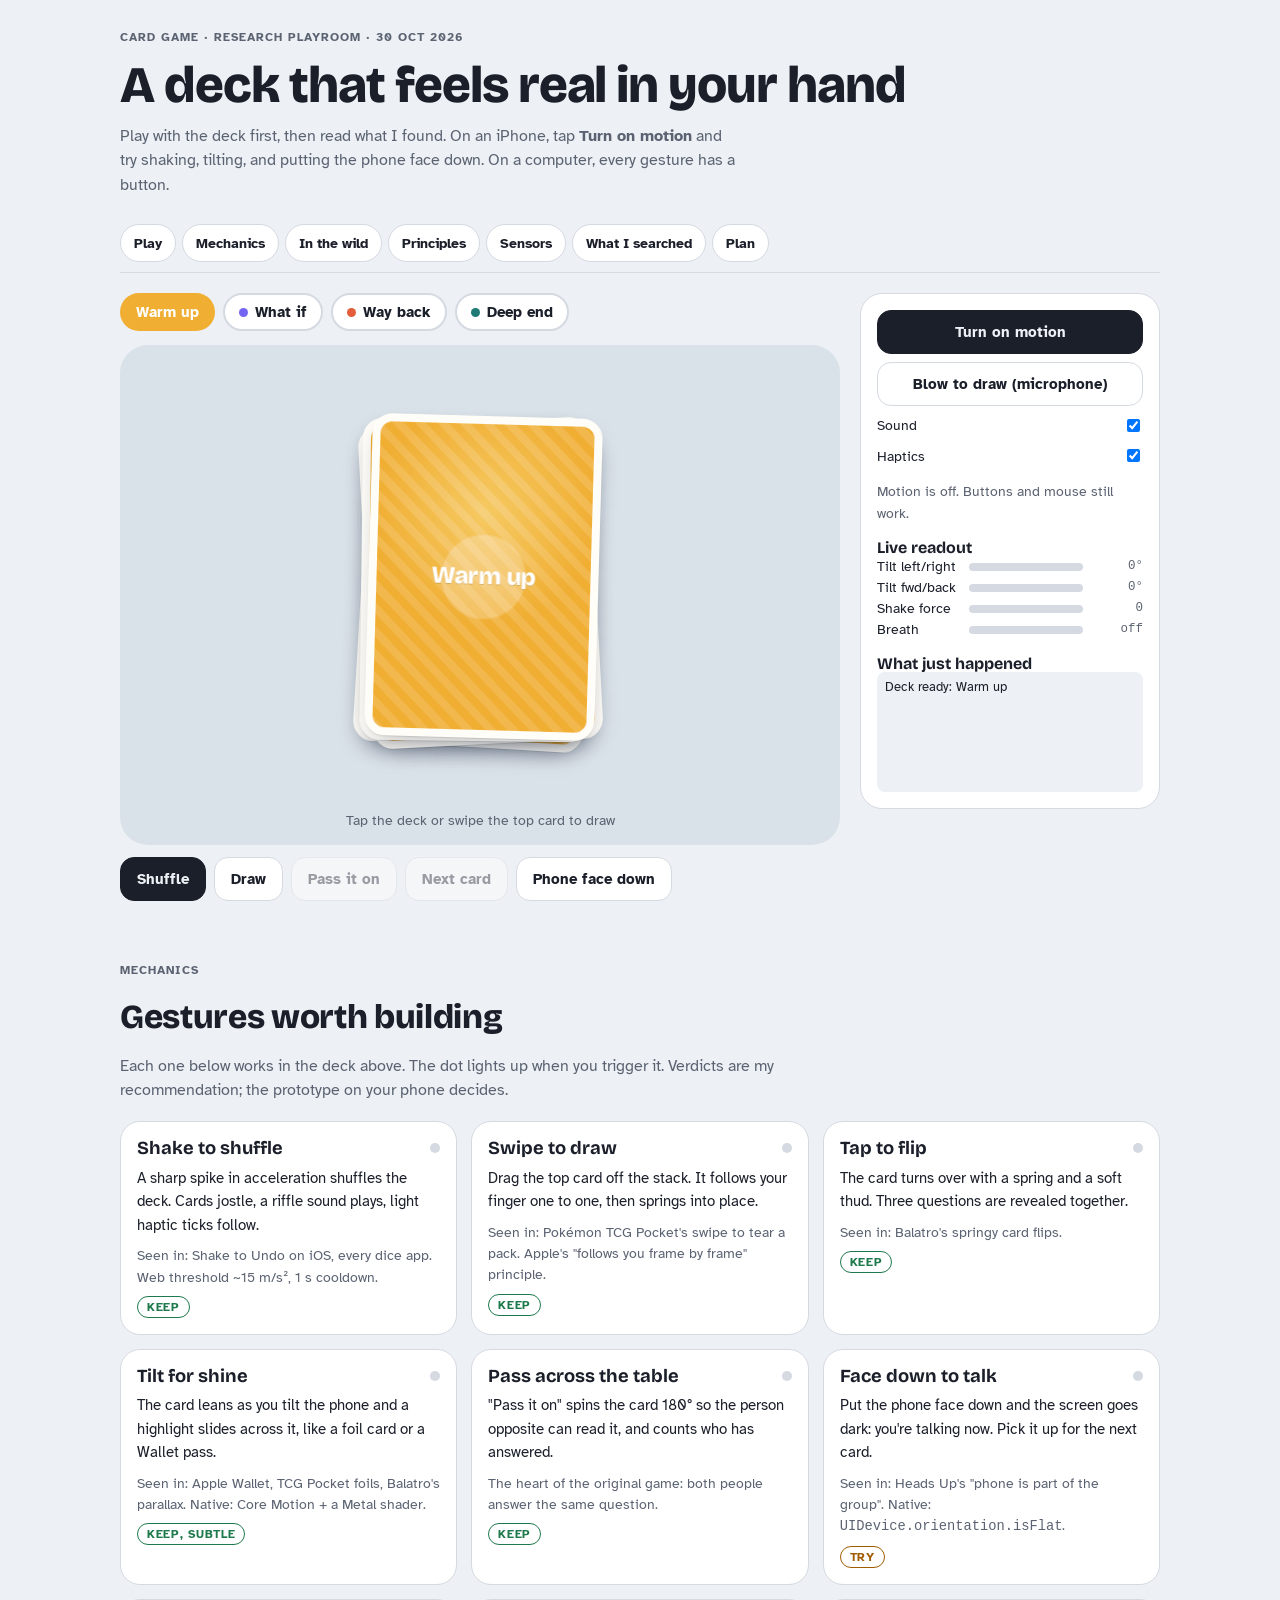
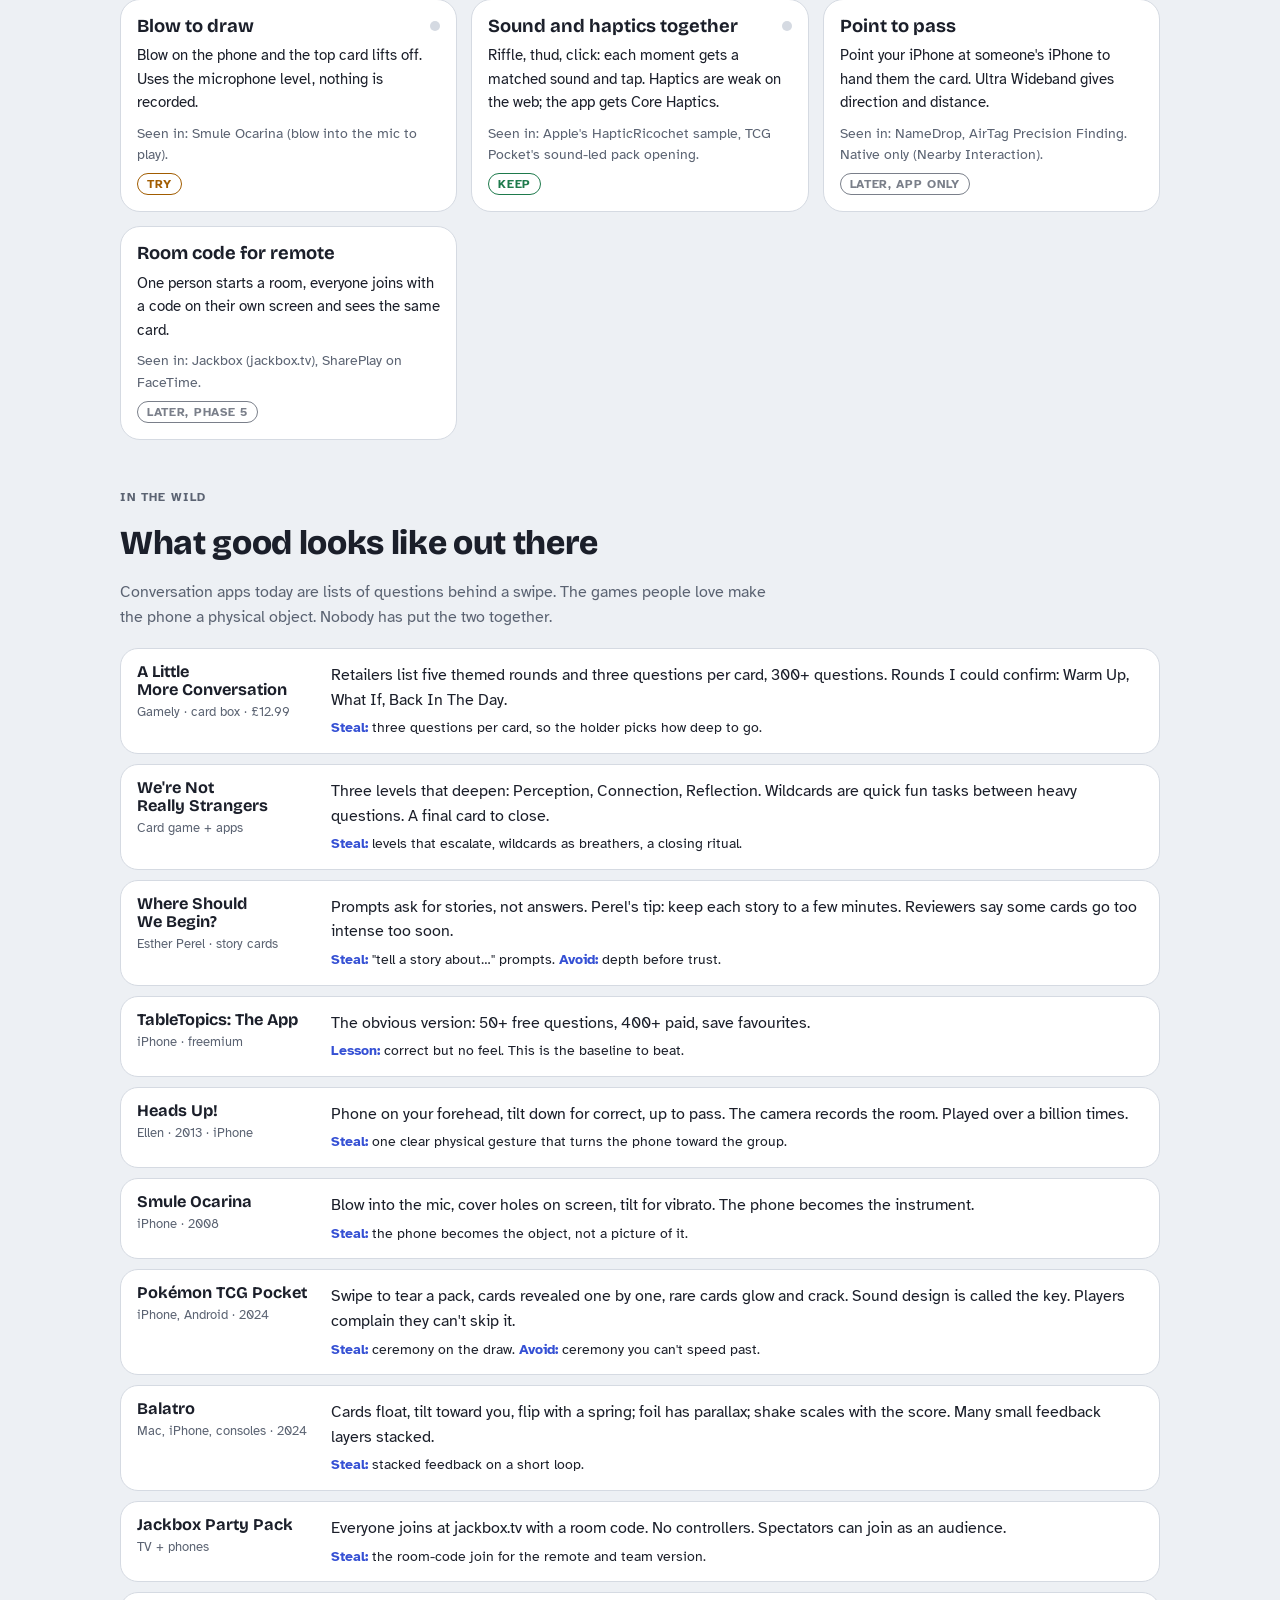
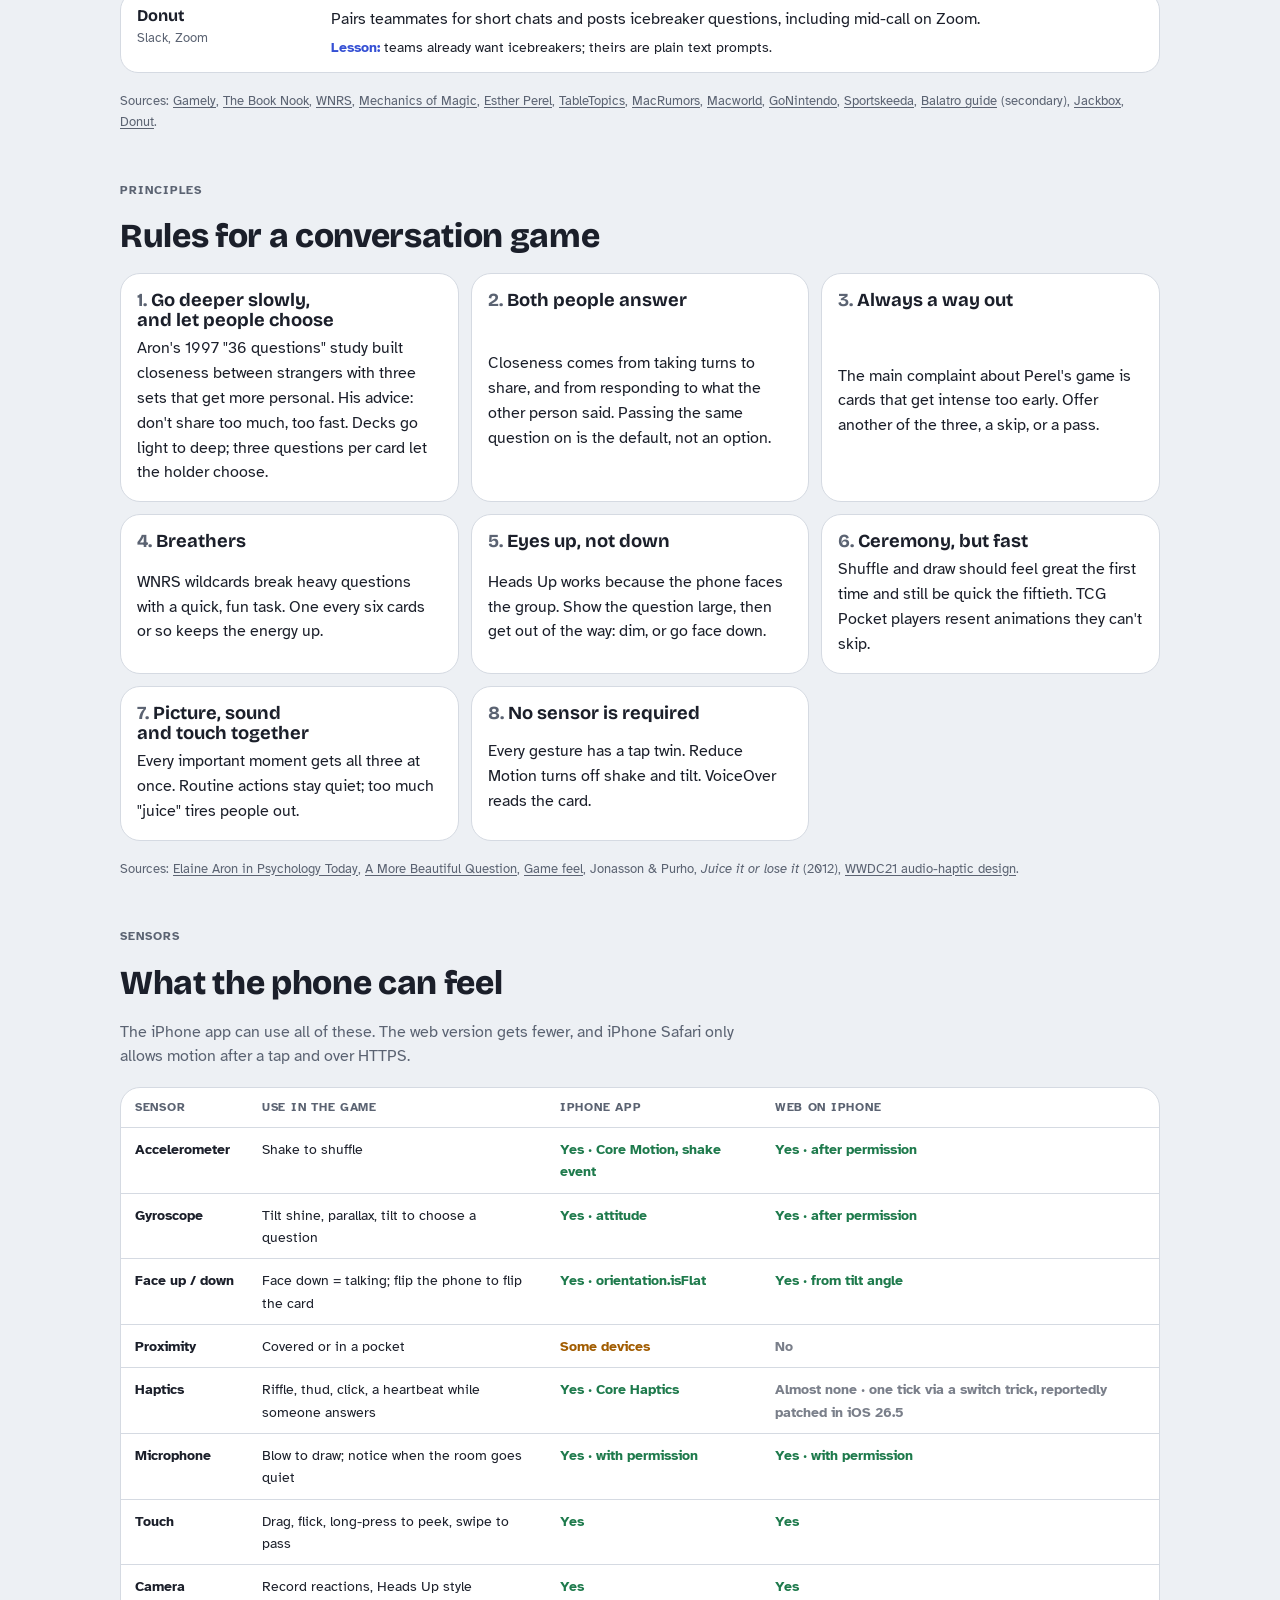
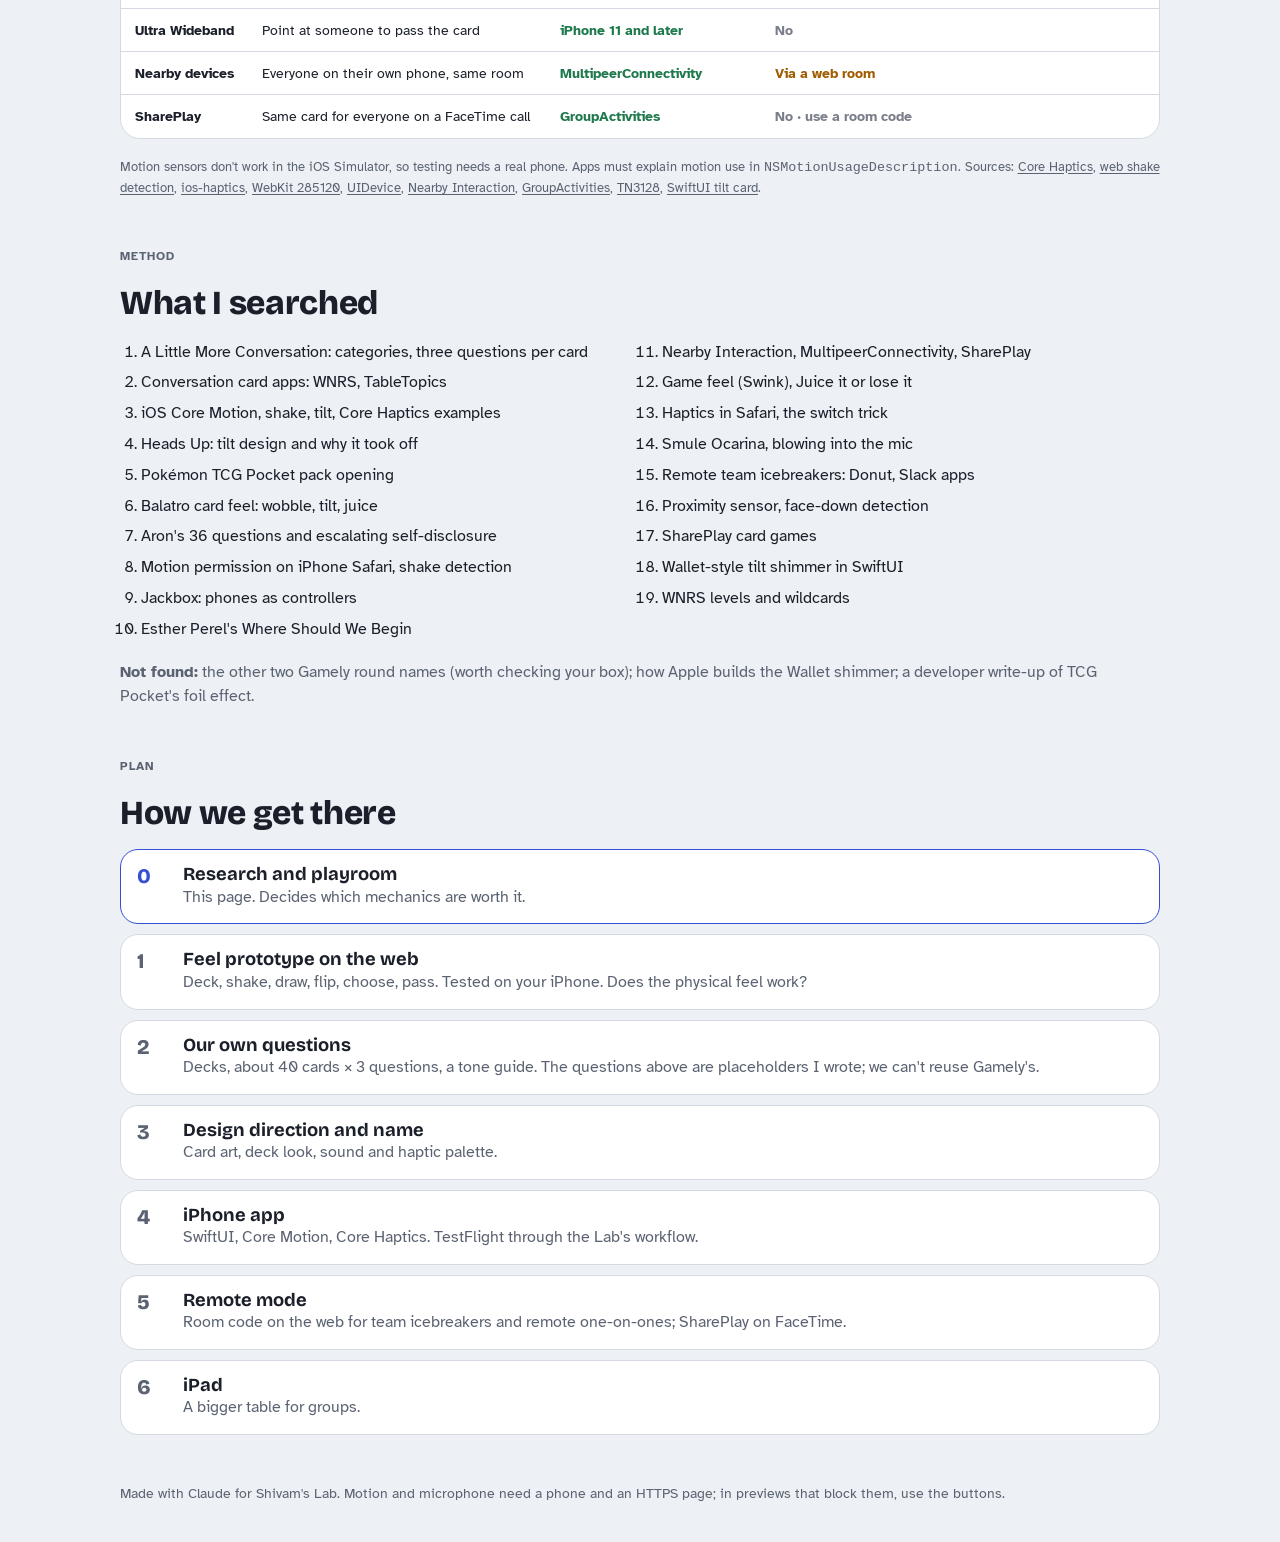
==== card-game/index.html @ c7b33531 "Card Game: research playroom for a conversation deck Live deck to try shake, draw, flip, pass, tilt " ====
<!doctype html>
<html lang="en">
<head>
<meta charset="utf-8">
<meta name="viewport" content="width=device-width,initial-scale=1,viewport-fit=cover">
<title>Card Game Playroom</title>
</head>
<body>
<!--ARTIFACT-START-->
<title>Card Game Playroom</title>
<meta name="claude:viewport-fit-sides" content="cover">
<link rel="preconnect" href="https://fonts.googleapis.com">
<link rel="preconnect" href="https://fonts.gstatic.com" crossorigin>
<link rel="stylesheet" href="https://fonts.googleapis.com/css2?family=Bricolage+Grotesque:opsz,wght@12..96,500;12..96,700;12..96,800&family=Atkinson+Hyperlegible:ital,wght@0,400;0,700;1,400&display=swap">
<style>
/* Layout: a card table first (the live deck), then the research as a field guide: mechanics, apps, principles, sensors, searches, plan. */
:root {
  --bg: #EDF0F4;
  --surface: #FFFFFF;
  --ink: #1B1F2A;
  --muted: #5B6372;
  --line: #D5DAE2;
  --felt: #D9E1E9;
  --accent: #3550D4;
  --card-ink: #1B1F2A;
  --card-paper: #FFFDF8;
  --keep: #1E7A4C; --try: #A15C00; --skip: #7A7F8A;
  --warm: #F0AE33; --whatif: #7466F2; --wayback: #E35D3A; --deep: #1E7A73;
  --display: "Bricolage Grotesque", ui-rounded, "SF Pro Rounded", system-ui, sans-serif;
  --body: "Atkinson Hyperlegible", system-ui, -apple-system, "Segoe UI", sans-serif;
  --mono: ui-monospace, "SF Mono", Menlo, monospace;
  --spring: cubic-bezier(.34, 1.45, .64, 1);
  color-scheme: light;
}
@media (prefers-color-scheme: dark) {
  :root:not([data-theme="light"]) {
    --bg: #11141A; --surface: #1A1F28; --ink: #EDF0F5; --muted: #9CA5B4; --line: #2B3240; --felt: #182029;
    --accent: #93A5FF; --card-paper: #FBF8F1; --keep: #5FD39A; --try: #F2B45A; --skip: #8D94A1;
    color-scheme: dark;
  }
}
:root[data-theme="dark"] {
  --bg: #11141A; --surface: #1A1F28; --ink: #EDF0F5; --muted: #9CA5B4; --line: #2B3240; --felt: #182029;
  --accent: #93A5FF; --card-paper: #FBF8F1; --keep: #5FD39A; --try: #F2B45A; --skip: #8D94A1;
  color-scheme: dark;
}
* { box-sizing: border-box; }
html, body { background: var(--bg); color: var(--ink); }
body {
  margin: 0; font-family: var(--body); font-size: 16px; line-height: 1.55;
  padding-left: max(16px, env(safe-area-inset-left, 0px));
  padding-right: max(16px, env(safe-area-inset-right, 0px));
  -webkit-text-size-adjust: 100%;
}
a { color: var(--accent); text-underline-offset: 2px; }
:focus-visible { outline: 3px solid var(--accent); outline-offset: 2px; border-radius: 6px; }
.wrap { max-width: 1040px; margin: 0 auto; }
h1, h2, h3 { font-family: var(--display); text-wrap: balance; line-height: 1.1; margin: 0; }
h1 { font-size: clamp(2rem, 6vw, 3.2rem); font-weight: 800; letter-spacing: -.02em; }
h2 { font-size: clamp(1.5rem, 4vw, 2.1rem); font-weight: 800; letter-spacing: -.01em; }
h3 { font-size: 1.15rem; font-weight: 700; }
p { margin: 0; }
.muted { color: var(--muted); }
.eyebrow { font-size: .78rem; letter-spacing: .08em; text-transform: uppercase; color: var(--muted); font-weight: 700; }

header.top { padding-block: 28px 8px; display: grid; gap: 10px; }
header.top p { max-width: 62ch; color: var(--muted); }

nav.jump {
  position: sticky; top: env(safe-area-inset-top, 0px); z-index: 5; background: var(--bg);
  display: flex; gap: 6px; overflow-x: auto; padding-block: 10px; margin-top: 8px;
  scrollbar-width: none; border-bottom: 1px solid var(--line);
}
nav.jump::-webkit-scrollbar { display: none; }
nav.jump a {
  flex: none; text-decoration: none; color: var(--ink); font-weight: 700; font-size: .9rem;
  padding: 7px 13px; border-radius: 999px; background: var(--surface); border: 1px solid var(--line);
}
body::before { content: ""; position: fixed; inset: 0 0 auto; height: env(safe-area-inset-top, 0px); z-index: 10; background: var(--bg); }

/* ---------- The table ---------- */
.playroom { display: grid; grid-template-columns: minmax(0, 1fr) 300px; gap: 20px; padding-block: 20px; align-items: start; }
@media (max-width: 820px) { .playroom { grid-template-columns: minmax(0, 1fr); } }

.decks { display: flex; gap: 8px; flex-wrap: wrap; }
.deck-chip {
  font: 700 .92rem var(--body); border: 2px solid transparent; cursor: pointer;
  padding: 8px 14px; border-radius: 999px; color: #fff; background: var(--c);
  transition: transform .25s var(--spring);
}
.deck-chip[aria-pressed="false"] { background: var(--surface); color: var(--ink); border-color: var(--line); }
.deck-chip[aria-pressed="false"]::before { content: ""; display: inline-block; width: 9px; height: 9px; border-radius: 50%; background: var(--c); margin-right: 7px; }
.deck-chip:active { transform: scale(.94); }

.table {
  position: relative; margin-top: 14px; border-radius: 28px; background: var(--felt);
  height: 500px; overflow: hidden; touch-action: none; user-select: none; -webkit-user-select: none;
  perspective: 1100px;
}
.table-hint { position: absolute; left: 0; right: 0; bottom: 14px; text-align: center; font-size: .9rem; color: var(--muted); pointer-events: none; padding-inline: 16px; }

.card {
  --x: 0px; --y: 0px; --r: 0deg; --s: 1;
  position: absolute; left: 50%; top: 50%; width: 230px; height: 322px; margin: -170px 0 0 -115px;
  transform: translate(var(--x), var(--y)) rotate(var(--r)) scale(var(--s));
  transition: transform .55s var(--spring), opacity .3s;
  transform-style: preserve-3d; cursor: grab;
}
.card.dragging { transition: none; cursor: grabbing; }
.tilt { position: absolute; inset: 0; transform-style: preserve-3d; transition: transform .12s linear;
  transform: rotateX(var(--tx, 0deg)) rotateY(var(--ty, 0deg)); }
.flip { position: absolute; inset: 0; transform-style: preserve-3d; transition: transform .7s var(--spring); }
.card.up .flip { transform: rotateY(180deg); }
.face {
  position: absolute; inset: 0; border-radius: 20px; backface-visibility: hidden; -webkit-backface-visibility: hidden;
  box-shadow: 0 1px 0 rgba(0,0,0,.08), 0 10px 24px -10px rgba(10,20,40,.35); overflow: hidden;
}
.back {
  background: var(--c);
  background-image:
    radial-gradient(circle at 50% 50%, rgba(255,255,255,.22) 0 22%, transparent 23%),
    repeating-linear-gradient(45deg, rgba(255,255,255,.13) 0 8px, transparent 8px 16px);
  display: grid; place-items: center; color: #fff; border: 8px solid var(--card-paper);
}
.back span { font-family: var(--display); font-weight: 800; font-size: 1.5rem; letter-spacing: -.01em; text-shadow: 0 1px 0 rgba(0,0,0,.15); }
.front {
  transform: rotateY(180deg); background: var(--card-paper); color: var(--card-ink);
  display: flex; flex-direction: column; padding: 14px 14px 12px; gap: 8px; border-top: 10px solid var(--c);
}
.front .tag { font: 700 .72rem var(--body); letter-spacing: .08em; text-transform: uppercase; color: var(--c); filter: brightness(.8); }
.q {
  all: unset; box-sizing: border-box; cursor: pointer; display: block; padding: 8px 10px; border-radius: 12px;
  font: 700 .95rem/1.25 var(--display); color: var(--card-ink); background: rgba(20,30,50,.05);
  transition: opacity .3s, transform .4s var(--spring), background .2s;
}
.q:focus-visible { outline: 3px solid var(--c); }
.q:hover { background: rgba(20,30,50,.09); }
.front.picked .q { opacity: .18; transform: scale(.96); }
.front.picked .q.on { opacity: 1; transform: scale(1.04); background: color-mix(in srgb, var(--c) 18%, transparent); }
.front .turns { margin-top: auto; font: 400 .78rem var(--body); color: #5B6372; display: flex; justify-content: space-between; }
.sheen { position: absolute; inset: 0; border-radius: 20px; pointer-events: none; mix-blend-mode: soft-light;
  background: radial-gradient(circle at var(--gx, 50%) var(--gy, 30%), rgba(255,255,255,.75), transparent 45%); opacity: .0; transition: opacity .3s; }
.card.top .sheen, .card.drawn .sheen { opacity: 1; }

.talking {
  position: absolute; inset: 0; background: #0B0D12; color: #E9ECF2; display: grid; place-items: center; text-align: center;
  padding: 24px; border-radius: 28px; z-index: 50;
}
.talking p { max-width: 26ch; font: 700 1.25rem/1.3 var(--display); }
.talking small { display: block; margin-top: 10px; font: 400 .9rem var(--body); color: #9CA5B4; }

.controls { display: flex; flex-wrap: wrap; gap: 8px; margin-top: 12px; }
.btn {
  font: 700 .95rem var(--body); padding: 10px 16px; border-radius: 14px; cursor: pointer;
  background: var(--surface); color: var(--ink); border: 1px solid var(--line); min-height: 44px;
  transition: transform .2s var(--spring);
}
.btn:active { transform: scale(.95); }
.btn.primary { background: var(--ink); color: var(--bg); border-color: var(--ink); }
.btn[disabled] { opacity: .4; cursor: default; }

/* Sensor panel */
.panel { background: var(--surface); border: 1px solid var(--line); border-radius: 22px; padding: 16px; display: grid; gap: 14px; }
.panel h3 { font-size: 1rem; }
.status { font-size: .88rem; color: var(--muted); }
.status b { color: var(--ink); }
.meter { display: grid; grid-template-columns: 84px 1fr 52px; gap: 8px; align-items: center; font-size: .85rem; }
.bar { position: relative; height: 8px; border-radius: 4px; background: var(--line); overflow: hidden; }
.bar i { position: absolute; top: 0; bottom: 0; left: 50%; width: 0; background: var(--accent); border-radius: 4px; transition: all .08s linear; }
.bar.from0 i { left: 0; }
.num { font-family: var(--mono); font-size: .78rem; text-align: right; font-variant-numeric: tabular-nums; color: var(--muted); }
.log { list-style: none; margin: 0; padding: 0; display: grid; gap: 4px; font-size: .84rem; min-height: 120px; }
.log li { padding: 5px 8px; border-radius: 8px; background: var(--bg); }
.log li:first-child { animation: pop .4s var(--spring); }
@keyframes pop { from { transform: scale(.9); opacity: 0; } }
.toggles { display: grid; gap: 8px; }
.toggle { display: flex; align-items: center; justify-content: space-between; gap: 10px; font-size: .9rem; }

/* ---------- Field guide ---------- */
section.guide { padding-block: 40px 8px; display: grid; gap: 18px; scroll-margin-top: 64px; }
section.guide > p.lede { max-width: 66ch; color: var(--muted); }
.grid { display: grid; grid-template-columns: repeat(auto-fill, minmax(min(100%, 300px), 1fr)); gap: 14px; }
.tile { background: var(--surface); border: 1px solid var(--line); border-radius: 20px; padding: 16px; display: flex; flex-direction: column; gap: 8px; min-width: 0; }
.tile p { font-size: .95rem; }
.tile .from { font-size: .86rem; color: var(--muted); }
.tile-head { display: flex; justify-content: space-between; align-items: center; gap: 10px; }
.verdict { font: 700 .72rem var(--body); letter-spacing: .06em; text-transform: uppercase; padding: 3px 9px; border-radius: 999px; border: 1.5px solid currentColor; flex: none; }
.v-keep { color: var(--keep); } .v-try { color: var(--try); } .v-later { color: var(--skip); }
.lit { width: 10px; height: 10px; border-radius: 50%; background: var(--line); flex: none; transition: background .2s, box-shadow .2s; }
.lit.on { background: var(--keep); box-shadow: 0 0 0 4px color-mix(in srgb, var(--keep) 25%, transparent); }
.tile .how { font-size: .86rem; background: var(--bg); border-radius: 10px; padding: 8px 10px; }

.principles { counter-reset: p; display: grid; gap: 12px; grid-template-columns: repeat(auto-fill, minmax(min(100%, 320px), 1fr)); list-style: none; margin: 0; padding: 0; }
.principles li { background: var(--surface); border: 1px solid var(--line); border-radius: 20px; padding: 16px; display: grid; gap: 6px; }
.principles li h3::before { counter-increment: p; content: counter(p) ". "; color: var(--muted); }

.tablewrap { overflow-x: auto; background: var(--surface); border: 1px solid var(--line); border-radius: 20px; }
table { border-collapse: collapse; width: 100%; min-width: 720px; font-size: .9rem; }
th, td { text-align: left; padding: 10px 14px; border-bottom: 1px solid var(--line); vertical-align: top; }
th { font-size: .76rem; letter-spacing: .06em; text-transform: uppercase; color: var(--muted); }
tr:last-child td { border-bottom: 0; }
td:first-child { font-weight: 700; white-space: nowrap; }
.yes { color: var(--keep); font-weight: 700; } .no { color: var(--skip); font-weight: 700; } .some { color: var(--try); font-weight: 700; }

.apps { display: grid; gap: 10px; }
.app { display: grid; grid-template-columns: 180px minmax(0, 1fr); gap: 14px; padding: 14px 16px; background: var(--surface); border: 1px solid var(--line); border-radius: 18px; }
@media (max-width: 620px) { .app { grid-template-columns: minmax(0, 1fr); gap: 4px; } }
.app h3 { font-size: 1.02rem; }
.app .kind { font-size: .8rem; color: var(--muted); }
.app .steal { font-size: .9rem; margin-top: 4px; }
.app .steal b { color: var(--accent); }

.searches { columns: 2 280px; gap: 24px; padding-left: 1.3em; margin: 0; }
.searches li { break-inside: avoid; margin-bottom: 6px; }
.phases { display: grid; gap: 10px; }
.phase { display: grid; grid-template-columns: 34px minmax(0, 1fr); gap: 12px; padding: 14px 16px; background: var(--surface); border: 1px solid var(--line); border-radius: 18px; }
.phase .n { font: 800 1.3rem var(--display); color: var(--muted); }
.phase.now { border-color: var(--accent); }
.phase.now .n { color: var(--accent); }
footer { padding-block: 40px; color: var(--muted); font-size: .88rem; }
.sources { font-size: .84rem; color: var(--muted); }
.sources a { color: var(--muted); }

@media (prefers-reduced-motion: reduce) {
  .card, .flip, .tilt, .deck-chip, .btn, .q { transition-duration: .01s !important; }
  .log li:first-child { animation: none; }
}
</style>

<div class="wrap">
  <header class="top">
    <span class="eyebrow">Card game · research playroom · 30 Oct 2026</span>
    <h1>A deck that feels real in your hand</h1>
    <p>Play with the deck first, then read what I found. On an iPhone, tap <b>Turn on motion</b> and try shaking, tilting, and putting the phone face down. On a computer, every gesture has a button.</p>
  </header>

  <nav class="jump" aria-label="Sections">
    <a href="#play">Play</a>
    <a href="#mechanics">Mechanics</a>
    <a href="#wild">In the wild</a>
    <a href="#principles">Principles</a>
    <a href="#sensors">Sensors</a>
    <a href="#searched">What I searched</a>
    <a href="#plan">Plan</a>
  </nav>

  <!-- ===== PLAY ===== -->
  <section class="playroom" id="play">
    <div style="min-width:0">
      <div class="decks" role="group" aria-label="Decks" id="decks"></div>
      <div class="table" id="table" aria-label="Card table">
        <div class="table-hint" id="hint">Tap the deck or swipe the top card to draw</div>
      </div>
      <div class="controls">
        <button class="btn primary" id="bShuffle">Shuffle</button>
        <button class="btn" id="bDraw">Draw</button>
        <button class="btn" id="bPass" disabled>Pass it on</button>
        <button class="btn" id="bNext" disabled>Next card</button>
        <button class="btn" id="bTalk">Phone face down</button>
      </div>
    </div>

    <aside class="panel" aria-label="Sensors">
      <div class="toggles">
        <button class="btn primary" id="bMotion">Turn on motion</button>
        <button class="btn" id="bMic">Blow to draw (microphone)</button>
        <div class="toggle"><label for="tSound">Sound</label><input type="checkbox" id="tSound" checked></div>
        <div class="toggle"><label for="tHaptic">Haptics</label><input type="checkbox" id="tHaptic" checked></div>
      </div>
      <p class="status" id="status">Motion is off. Buttons and mouse still work.</p>
      <div>
        <h3>Live readout</h3>
        <div class="meter"><span>Tilt left/right</span><div class="bar"><i id="mGamma"></i></div><span class="num" id="nGamma">0°</span></div>
        <div class="meter"><span>Tilt fwd/back</span><div class="bar"><i id="mBeta"></i></div><span class="num" id="nBeta">0°</span></div>
        <div class="meter"><span>Shake force</span><div class="bar from0"><i id="mShake"></i></div><span class="num" id="nShake">0</span></div>
        <div class="meter"><span>Breath</span><div class="bar from0"><i id="mMic"></i></div><span class="num" id="nMic">off</span></div>
      </div>
      <div>
        <h3>What just happened</h3>
        <ul class="log" id="log" aria-live="polite"></ul>
      </div>
    </aside>
  </section>

  <!-- ===== MECHANICS ===== -->
  <section class="guide" id="mechanics">
    <span class="eyebrow">Mechanics</span>
    <h2>Gestures worth building</h2>
    <p class="lede">Each one below works in the deck above. The dot lights up when you trigger it. Verdicts are my recommendation; the prototype on your phone decides.</p>
    <div class="grid">
      <article class="tile"><div class="tile-head"><h3>Shake to shuffle</h3><span class="lit" data-lit="shake"></span></div>
        <p>A sharp spike in acceleration shuffles the deck. Cards jostle, a riffle sound plays, light haptic ticks follow.</p>
        <p class="from">Seen in: Shake to Undo on iOS, every dice app. Web threshold ~15 m/s², 1 s cooldown.</p>
        <span class="verdict v-keep" style="align-self:flex-start">Keep</span></article>
      <article class="tile"><div class="tile-head"><h3>Swipe to draw</h3><span class="lit" data-lit="swipe"></span></div>
        <p>Drag the top card off the stack. It follows your finger one to one, then springs into place.</p>
        <p class="from">Seen in: Pokémon TCG Pocket's swipe to tear a pack. Apple's "follows you frame by frame" principle.</p>
        <span class="verdict v-keep" style="align-self:flex-start">Keep</span></article>
      <article class="tile"><div class="tile-head"><h3>Tap to flip</h3><span class="lit" data-lit="flip"></span></div>
        <p>The card turns over with a spring and a soft thud. Three questions are revealed together.</p>
        <p class="from">Seen in: Balatro's springy card flips.</p>
        <span class="verdict v-keep" style="align-self:flex-start">Keep</span></article>
      <article class="tile"><div class="tile-head"><h3>Tilt for shine</h3><span class="lit" data-lit="tilt"></span></div>
        <p>The card leans as you tilt the phone and a highlight slides across it, like a foil card or a Wallet pass.</p>
        <p class="from">Seen in: Apple Wallet, TCG Pocket foils, Balatro's parallax. Native: Core Motion + a Metal shader.</p>
        <span class="verdict v-keep" style="align-self:flex-start">Keep, subtle</span></article>
      <article class="tile"><div class="tile-head"><h3>Pass across the table</h3><span class="lit" data-lit="pass"></span></div>
        <p>"Pass it on" spins the card 180° so the person opposite can read it, and counts who has answered.</p>
        <p class="from">The heart of the original game: both people answer the same question.</p>
        <span class="verdict v-keep" style="align-self:flex-start">Keep</span></article>
      <article class="tile"><div class="tile-head"><h3>Face down to talk</h3><span class="lit" data-lit="facedown"></span></div>
        <p>Put the phone face down and the screen goes dark: you're talking now. Pick it up for the next card.</p>
        <p class="from">Seen in: Heads Up's "phone is part of the group". Native: <code>UIDevice.orientation.isFlat</code>.</p>
        <span class="verdict v-try" style="align-self:flex-start">Try</span></article>
      <article class="tile"><div class="tile-head"><h3>Blow to draw</h3><span class="lit" data-lit="blow"></span></div>
        <p>Blow on the phone and the top card lifts off. Uses the microphone level, nothing is recorded.</p>
        <p class="from">Seen in: Smule Ocarina (blow into the mic to play).</p>
        <span class="verdict v-try" style="align-self:flex-start">Try</span></article>
      <article class="tile"><div class="tile-head"><h3>Sound and haptics together</h3><span class="lit" data-lit="haptic"></span></div>
        <p>Riffle, thud, click: each moment gets a matched sound and tap. Haptics are weak on the web; the app gets Core Haptics.</p>
        <p class="from">Seen in: Apple's HapticRicochet sample, TCG Pocket's sound-led pack opening.</p>
        <span class="verdict v-keep" style="align-self:flex-start">Keep</span></article>
      <article class="tile"><div class="tile-head"><h3>Point to pass</h3></div>
        <p>Point your iPhone at someone's iPhone to hand them the card. Ultra Wideband gives direction and distance.</p>
        <p class="from">Seen in: NameDrop, AirTag Precision Finding. Native only (Nearby Interaction).</p>
        <span class="verdict v-later" style="align-self:flex-start">Later, app only</span></article>
      <article class="tile"><div class="tile-head"><h3>Room code for remote</h3></div>
        <p>One person starts a room, everyone joins with a code on their own screen and sees the same card.</p>
        <p class="from">Seen in: Jackbox (jackbox.tv), SharePlay on FaceTime.</p>
        <span class="verdict v-later" style="align-self:flex-start">Later, phase 5</span></article>
    </div>
  </section>

  <!-- ===== IN THE WILD ===== -->
  <section class="guide" id="wild">
    <span class="eyebrow">In the wild</span>
    <h2>What good looks like out there</h2>
    <p class="lede">Conversation apps today are lists of questions behind a swipe. The games people love make the phone a physical object. Nobody has put the two together.</p>
    <div class="apps">
      <div class="app"><div><h3>A Little More Conversation</h3><span class="kind">Gamely · card box · £12.99</span></div>
        <div><p>Retailers list five themed rounds and three questions per card, 300+ questions. Rounds I could confirm: Warm Up, What If, Back In The Day.</p>
        <p class="steal"><b>Steal:</b> three questions per card, so the holder picks how deep to go.</p></div></div>
      <div class="app"><div><h3>We're Not Really Strangers</h3><span class="kind">Card game + apps</span></div>
        <div><p>Three levels that deepen: Perception, Connection, Reflection. Wildcards are quick fun tasks between heavy questions. A final card to close.</p>
        <p class="steal"><b>Steal:</b> levels that escalate, wildcards as breathers, a closing ritual.</p></div></div>
      <div class="app"><div><h3>Where Should We Begin?</h3><span class="kind">Esther Perel · story cards</span></div>
        <div><p>Prompts ask for stories, not answers. Perel's tip: keep each story to a few minutes. Reviewers say some cards go too intense too soon.</p>
        <p class="steal"><b>Steal:</b> "tell a story about…" prompts. <b>Avoid:</b> depth before trust.</p></div></div>
      <div class="app"><div><h3>TableTopics: The App</h3><span class="kind">iPhone · freemium</span></div>
        <div><p>The obvious version: 50+ free questions, 400+ paid, save favourites.</p>
        <p class="steal"><b>Lesson:</b> correct but no feel. This is the baseline to beat.</p></div></div>
      <div class="app"><div><h3>Heads Up!</h3><span class="kind">Ellen · 2013 · iPhone</span></div>
        <div><p>Phone on your forehead, tilt down for correct, up to pass. The camera records the room. Played over a billion times.</p>
        <p class="steal"><b>Steal:</b> one clear physical gesture that turns the phone toward the group.</p></div></div>
      <div class="app"><div><h3>Smule Ocarina</h3><span class="kind">iPhone · 2008</span></div>
        <div><p>Blow into the mic, cover holes on screen, tilt for vibrato. The phone becomes the instrument.</p>
        <p class="steal"><b>Steal:</b> the phone becomes the object, not a picture of it.</p></div></div>
      <div class="app"><div><h3>Pokémon TCG Pocket</h3><span class="kind">iPhone, Android · 2024</span></div>
        <div><p>Swipe to tear a pack, cards revealed one by one, rare cards glow and crack. Sound design is called the key. Players complain they can't skip it.</p>
        <p class="steal"><b>Steal:</b> ceremony on the draw. <b>Avoid:</b> ceremony you can't speed past.</p></div></div>
      <div class="app"><div><h3>Balatro</h3><span class="kind">Mac, iPhone, consoles · 2024</span></div>
        <div><p>Cards float, tilt toward you, flip with a spring; foil has parallax; shake scales with the score. Many small feedback layers stacked.</p>
        <p class="steal"><b>Steal:</b> stacked feedback on a short loop.</p></div></div>
      <div class="app"><div><h3>Jackbox Party Pack</h3><span class="kind">TV + phones</span></div>
        <div><p>Everyone joins at jackbox.tv with a room code. No controllers. Spectators can join as an audience.</p>
        <p class="steal"><b>Steal:</b> the room-code join for the remote and team version.</p></div></div>
      <div class="app"><div><h3>Donut</h3><span class="kind">Slack, Zoom</span></div>
        <div><p>Pairs teammates for short chats and posts icebreaker questions, including mid-call on Zoom.</p>
        <p class="steal"><b>Lesson:</b> teams already want icebreakers; theirs are plain text prompts.</p></div></div>
    </div>
    <p class="sources">Sources: <a href="https://gamelygames.com/products/a-little-more-conversation">Gamely</a>, <a href="https://booknookuk.com/product/gamely-a-little-more-conversation/">The Book Nook</a>, <a href="https://werenotreallystrangers.com/pages/core-landing-page">WNRS</a>, <a href="https://mechanicsofmagic.com/?p=719">Mechanics of Magic</a>, <a href="https://estherperel.com/how-to-play-where-should-we-begin">Esther Perel</a>, <a href="https://apps.apple.com/us/app/id1454481833">TableTopics</a>, <a href="https://www.macrumors.com/2013/05/02/new-party-game-heads-up-featured-on-the-ellen-show/">MacRumors</a>, <a href="https://www.macworld.com/article/193669/ocarinaiphone.html">Macworld</a>, <a href="https://gonintendo.com/contents/40485-pokemon-trading-card-game-pocket-dev-on-why-sound-design-is-key-to-a-satisfying">GoNintendo</a>, <a href="https://www.sportskeeda.com/pokemon/are-pokemon-tcg-pocket-animations-long">Sportskeeda</a>, <a href="https://blakecrosley.com/guides/design/balatro">Balatro guide</a> (secondary), <a href="https://apps.apple.com/us/app/-/id971879034">Jackbox</a>, <a href="https://www.donut.com/platform/zoom/">Donut</a>.</p>
  </section>

  <!-- ===== PRINCIPLES ===== -->
  <section class="guide" id="principles">
    <span class="eyebrow">Principles</span>
    <h2>Rules for a conversation game</h2>
    <ol class="principles">
      <li><h3>Go deeper slowly, and let people choose</h3><p>Aron's 1997 "36 questions" study built closeness between strangers with three sets that get more personal. His advice: don't share too much, too fast. Decks go light to deep; three questions per card let the holder choose.</p></li>
      <li><h3>Both people answer</h3><p>Closeness comes from taking turns to share, and from responding to what the other person said. Passing the same question on is the default, not an option.</p></li>
      <li><h3>Always a way out</h3><p>The main complaint about Perel's game is cards that get intense too early. Offer another of the three, a skip, or a pass.</p></li>
      <li><h3>Breathers</h3><p>WNRS wildcards break heavy questions with a quick, fun task. One every six cards or so keeps the energy up.</p></li>
      <li><h3>Eyes up, not down</h3><p>Heads Up works because the phone faces the group. Show the question large, then get out of the way: dim, or go face down.</p></li>
      <li><h3>Ceremony, but fast</h3><p>Shuffle and draw should feel great the first time and still be quick the fiftieth. TCG Pocket players resent animations they can't skip.</p></li>
      <li><h3>Picture, sound and touch together</h3><p>Every important moment gets all three at once. Routine actions stay quiet; too much "juice" tires people out.</p></li>
      <li><h3>No sensor is required</h3><p>Every gesture has a tap twin. Reduce Motion turns off shake and tilt. VoiceOver reads the card.</p></li>
    </ol>
    <p class="sources">Sources: <a href="https://www.psychologytoday.com/us/blog/the-highly-sensitive-person/201501/36-questions-for-intimacy-back-story">Elaine Aron in Psychology Today</a>, <a href="https://amorebeautifulquestion.com/36-questions/">A More Beautiful Question</a>, <a href="https://en.wikipedia.org/wiki/Game_feel">Game feel</a>, Jonasson &amp; Purho, <i>Juice it or lose it</i> (2012), <a href="https://developer.apple.com/videos/play/wwdc2021/10278">WWDC21 audio-haptic design</a>.</p>
  </section>

  <!-- ===== SENSORS ===== -->
  <section class="guide" id="sensors">
    <span class="eyebrow">Sensors</span>
    <h2>What the phone can feel</h2>
    <p class="lede">The iPhone app can use all of these. The web version gets fewer, and iPhone Safari only allows motion after a tap and over HTTPS.</p>
    <div class="tablewrap"><table>
      <thead><tr><th>Sensor</th><th>Use in the game</th><th>iPhone app</th><th>Web on iPhone</th></tr></thead>
      <tbody>
        <tr><td>Accelerometer</td><td>Shake to shuffle</td><td class="yes">Yes · Core Motion, shake event</td><td class="yes">Yes · after permission</td></tr>
        <tr><td>Gyroscope</td><td>Tilt shine, parallax, tilt to choose a question</td><td class="yes">Yes · attitude</td><td class="yes">Yes · after permission</td></tr>
        <tr><td>Face up / down</td><td>Face down = talking; flip the phone to flip the card</td><td class="yes">Yes · orientation.isFlat</td><td class="yes">Yes · from tilt angle</td></tr>
        <tr><td>Proximity</td><td>Covered or in a pocket</td><td class="some">Some devices</td><td class="no">No</td></tr>
        <tr><td>Haptics</td><td>Riffle, thud, click, a heartbeat while someone answers</td><td class="yes">Yes · Core Haptics</td><td class="no">Almost none · one tick via a switch trick, reportedly patched in iOS 26.5</td></tr>
        <tr><td>Microphone</td><td>Blow to draw; notice when the room goes quiet</td><td class="yes">Yes · with permission</td><td class="yes">Yes · with permission</td></tr>
        <tr><td>Touch</td><td>Drag, flick, long-press to peek, swipe to pass</td><td class="yes">Yes</td><td class="yes">Yes</td></tr>
        <tr><td>Camera</td><td>Record reactions, Heads Up style</td><td class="yes">Yes</td><td class="yes">Yes</td></tr>
        <tr><td>Ultra Wideband</td><td>Point at someone to pass the card</td><td class="yes">iPhone 11 and later</td><td class="no">No</td></tr>
        <tr><td>Nearby devices</td><td>Everyone on their own phone, same room</td><td class="yes">MultipeerConnectivity</td><td class="some">Via a web room</td></tr>
        <tr><td>SharePlay</td><td>Same card for everyone on a FaceTime call</td><td class="yes">GroupActivities</td><td class="no">No · use a room code</td></tr>
      </tbody>
    </table></div>
    <p class="sources">Motion sensors don't work in the iOS Simulator, so testing needs a real phone. Apps must explain motion use in <code>NSMotionUsageDescription</code>. Sources: <a href="https://wwdcnotes.com/notes/wwdc19/520">Core Haptics</a>, <a href="https://slicker.me/javascript/shake/shake.htm">web shake detection</a>, <a href="https://npmjs.com/package/ios-haptics">ios-haptics</a>, <a href="https://bugs.webkit.org/show_bug.cgi?id=285120">WebKit 285120</a>, <a href="https://developer.apple.com/documentation/uikit/uidevice/isproximitymonitoringenabled.md">UIDevice</a>, <a href="https://developer.apple.com/documentation/nearbyinteraction.md">Nearby Interaction</a>, <a href="https://developer.apple.com/documentation/groupactivities/defining-your-apps-shareplay-activities.md">GroupActivities</a>, <a href="https://developer.apple.com/documentation/technotes/tn3128-starting-shareplay-without-an-existing-facetime-call.md">TN3128</a>, <a href="https://zenn.dev/touyou/articles/flip_tilt_card_swiftui">SwiftUI tilt card</a>.</p>
  </section>

  <!-- ===== SEARCHED ===== -->
  <section class="guide" id="searched">
    <span class="eyebrow">Method</span>
    <h2>What I searched</h2>
    <ol class="searches">
      <li>A Little More Conversation: categories, three questions per card</li>
      <li>Conversation card apps: WNRS, TableTopics</li>
      <li>iOS Core Motion, shake, tilt, Core Haptics examples</li>
      <li>Heads Up: tilt design and why it took off</li>
      <li>Pokémon TCG Pocket pack opening</li>
      <li>Balatro card feel: wobble, tilt, juice</li>
      <li>Aron's 36 questions and escalating self-disclosure</li>
      <li>Motion permission on iPhone Safari, shake detection</li>
      <li>Jackbox: phones as controllers</li>
      <li>Esther Perel's Where Should We Begin</li>
      <li>Nearby Interaction, MultipeerConnectivity, SharePlay</li>
      <li>Game feel (Swink), Juice it or lose it</li>
      <li>Haptics in Safari, the switch trick</li>
      <li>Smule Ocarina, blowing into the mic</li>
      <li>Remote team icebreakers: Donut, Slack apps</li>
      <li>Proximity sensor, face-down detection</li>
      <li>SharePlay card games</li>
      <li>Wallet-style tilt shimmer in SwiftUI</li>
      <li>WNRS levels and wildcards</li>
    </ol>
    <p class="muted"><b>Not found:</b> the other two Gamely round names (worth checking your box); how Apple builds the Wallet shimmer; a developer write-up of TCG Pocket's foil effect.</p>
  </section>

  <!-- ===== PLAN ===== -->
  <section class="guide" id="plan">
    <span class="eyebrow">Plan</span>
    <h2>How we get there</h2>
    <div class="phases">
      <div class="phase now"><span class="n">0</span><div><h3>Research and playroom</h3><p class="muted">This page. Decides which mechanics are worth it.</p></div></div>
      <div class="phase"><span class="n">1</span><div><h3>Feel prototype on the web</h3><p class="muted">Deck, shake, draw, flip, choose, pass. Tested on your iPhone. Does the physical feel work?</p></div></div>
      <div class="phase"><span class="n">2</span><div><h3>Our own questions</h3><p class="muted">Decks, about 40 cards × 3 questions, a tone guide. The questions above are placeholders I wrote; we can't reuse Gamely's.</p></div></div>
      <div class="phase"><span class="n">3</span><div><h3>Design direction and name</h3><p class="muted">Card art, deck look, sound and haptic palette.</p></div></div>
      <div class="phase"><span class="n">4</span><div><h3>iPhone app</h3><p class="muted">SwiftUI, Core Motion, Core Haptics. TestFlight through the Lab's workflow.</p></div></div>
      <div class="phase"><span class="n">5</span><div><h3>Remote mode</h3><p class="muted">Room code on the web for team icebreakers and remote one-on-ones; SharePlay on FaceTime.</p></div></div>
      <div class="phase"><span class="n">6</span><div><h3>iPad</h3><p class="muted">A bigger table for groups.</p></div></div>
    </div>
  </section>

  <footer>Made with Claude for Shivam's Lab. Motion and microphone need a phone and an HTTPS page; in previews that block them, use the buttons.</footer>
</div>

<script>
(() => {
  const DECKS = [
    { id: "warm", name: "Warm up", color: "var(--warm)", cards: [
      ["What did you have for breakfast, and would you have it again?", "What small thing made this week better?", "What's your usual order at a café?"],
      ["What's a song you'd never skip?", "What's the last thing that made you laugh properly?", "What on your home screen says the most about you?"],
      ["Which season suits you best?", "What's a skill you're quietly proud of?", "What's the best thing you've bought for under £10?"],
      ["Who would you call to help move a sofa?", "What's a word you use too much?", "What does a perfect slow Sunday look like?"],
    ]},
    { id: "whatif", name: "What if", color: "var(--whatif)", cards: [
      ["What if you could master one instrument overnight?", "What if you had to live in one film's world for a year?", "What if you could add one subject to every school?"],
      ["What if you could ask your future self one question?", "What if you swapped jobs with someone here for a week?", "What if your city had one rule you invented?"],
      ["What if you could relive one ordinary day?", "What if you could only eat one cuisine from now on?", "What if you got a year off, starting Monday?"],
      ["What if you were fluent in any language you liked?", "What if your life had a theme tune?", "What if you could keep one thing from childhood forever?"],
    ]},
    { id: "wayback", name: "Way back", color: "var(--wayback)", cards: [
      ["What did you want to be when you were eight?", "What smell takes you straight back?", "Which teacher do you remember most, and why?"],
      ["What was on your bedroom wall as a teenager?", "What's a family saying you grew up with?", "What's the first thing you saved up for?"],
      ["What game did you play most as a kid?", "Where did you go when you wanted to be alone?", "Which childhood trip do you still think about?"],
      ["Which rule at home only made sense later?", "What was the first concert or show you went to?", "Who was your first best friend?"],
    ]},
    { id: "deep", name: "Deep end", color: "var(--deep)", cards: [
      ["What have you changed your mind about recently?", "When do you feel most like yourself?", "What's a compliment you still remember?"],
      ["What are you learning to let go of?", "What do you wish more people asked you about?", "What's a fear you've grown out of?"],
      ["Who has shaped you without knowing it?", "What does a good friend do that you try to do too?", "What would you tell yourself from five years ago?"],
      ["What are you proud of that nobody sees?", "What does home mean to you now?", "What's a question you'd like someone to ask you?"],
    ]},
  ];

  const $ = (id) => document.getElementById(id);
  const table = $("table"), hint = $("hint"), logEl = $("log"), statusEl = $("status");
  const reduce = matchMedia("(prefers-reduced-motion: reduce)").matches;
  let deck = DECKS[0], order = [], els = [], drawn = null, picked = null, turns = 0, talking = false, talkEl = null;
  const rand = (a, b) => a + Math.random() * (b - a);

  // ---------- feedback ----------
  let ac = null;
  const audio = () => { if (!$("tSound").checked) return null; try { ac = ac || new (window.AudioContext || window.webkitAudioContext)(); if (ac.state === "suspended") ac.resume(); return ac; } catch (e) { return null; } };
  function noise(ctx, t, dur, freq, gain) {
    const len = Math.max(1, Math.floor(ctx.sampleRate * dur)), buf = ctx.createBuffer(1, len, ctx.sampleRate), d = buf.getChannelData(0);
    for (let i = 0; i < len; i++) d[i] = (Math.random() * 2 - 1) * (1 - i / len) ** 2;
    const src = ctx.createBufferSource(), f = ctx.createBiquadFilter(), g = ctx.createGain();
    src.buffer = buf; f.type = "bandpass"; f.frequency.value = freq; f.Q.value = .9; g.gain.value = gain;
    src.connect(f).connect(g).connect(ctx.destination); src.start(t);
  }
  const sound = {
    riffle() { const c = audio(); if (!c) return; for (let k = 0; k < 16; k++) noise(c, c.currentTime + k * .028 + rand(0, .01), .018, rand(2200, 4200), .5); },
    thud() { const c = audio(); if (!c) return; const o = c.createOscillator(), g = c.createGain(); o.frequency.setValueAtTime(150, c.currentTime); o.frequency.exponentialRampToValueAtTime(55, c.currentTime + .14); g.gain.setValueAtTime(.35, c.currentTime); g.gain.exponentialRampToValueAtTime(.001, c.currentTime + .18); o.connect(g).connect(c.destination); o.start(); o.stop(c.currentTime + .2); noise(c, c.currentTime, .05, 900, .25); },
    swish() { const c = audio(); if (!c) return; noise(c, c.currentTime, .16, 1400, .35); },
    click() { const c = audio(); if (!c) return; noise(c, c.currentTime, .012, 5000, .6); },
  };
  function haptic(pattern = 12) {
    if (!$("tHaptic").checked) return;
    lightUp("haptic");
    if (navigator.vibrate) { try { navigator.vibrate(pattern); } catch (e) {} return; }
    try { // iOS Safari: toggling a switch gives one system tick (only inside a tap)
      const l = document.createElement("label"), i = document.createElement("input");
      i.type = "checkbox"; i.setAttribute("switch", ""); l.appendChild(i); l.style.display = "none"; l.setAttribute("aria-hidden", "true");
      document.body.appendChild(l); l.click(); l.remove();
    } catch (e) {}
  }
  function log(msg) {
    const li = document.createElement("li"); li.textContent = msg; logEl.prepend(li);
    while (logEl.children.length > 6) logEl.lastChild.remove();
  }
  function lightUp(key) {
    document.querySelectorAll(`[data-lit="${key}"]`).forEach((d) => { d.classList.add("on"); clearTimeout(d._t); d._t = setTimeout(() => d.classList.remove("on"), 2200); });
  }

  // ---------- deck ----------
  function chips() {
    const box = $("decks"); box.innerHTML = "";
    DECKS.forEach((d) => {
      const b = document.createElement("button"); b.className = "deck-chip"; b.textContent = d.name; b.style.setProperty("--c", d.color);
      b.setAttribute("aria-pressed", d === deck ? "true" : "false");
      b.onclick = () => { if (d !== deck) { deck = d; chips(); build(true); log(`Switched to ${d.name}`); haptic(8); sound.swish(); } };
      box.appendChild(b);
    });
  }
  function makeCard(qs, idx) {
    const c = document.createElement("div"); c.className = "card"; c.style.setProperty("--c", deck.color); c.dataset.idx = idx;
    c.innerHTML = `<div class="tilt"><div class="flip">
      <div class="face back"><span>${deck.name}</span></div>
      <div class="face front"><span class="tag">${deck.name}</span>${qs.map((q, i) => `<button class="q" data-q="${i}" tabindex="-1">${q}</button>`).join("")}
        <div class="turns"><span class="who">Pick one to answer</span><span>Card ${idx + 1}</span></div></div>
      </div><div class="sheen"></div></div>`;
    c.setAttribute("role", "button"); c.setAttribute("tabindex", "0");
    return c;
  }
  function build(deal) {
    els.forEach((e) => e.remove()); drawn = null; picked = null; turns = 0;
    order = deck.cards.map((_, i) => i).sort(() => Math.random() - .5);
    els = order.map((i) => makeCard(deck.cards[i], i));
    els.forEach((e) => table.appendChild(e));
    if (deal && !reduce) els.forEach((e, k) => { e.style.setProperty("--y", "420px"); e.style.setProperty("--r", `${rand(-30, 30)}deg`); });
    requestAnimationFrame(() => requestAnimationFrame(() => restack(deal ? 70 : 0)));
    wireCards(); updateButtons();
  }
  function restack(stagger = 0) {
    const stack = els.filter((e) => e !== drawn);
    stack.forEach((e, k) => {
      const go = () => {
        e.classList.remove("up", "drawn", "top"); e.style.zIndex = k + 1;
        e.style.setProperty("--x", `${(k % 2 ? 1 : -1) * rand(0, 4)}px`);
        e.style.setProperty("--y", `${-k * 3 - (drawn ? 100 : 0)}px`);
        e.style.setProperty("--r", `${rand(-3.5, 3.5)}deg`);
        e.style.setProperty("--s", drawn ? .62 : 1);
        if (k === stack.length - 1 && !drawn) e.classList.add("top");
      };
      stagger ? setTimeout(go, k * stagger) : go();
    });
    hint.textContent = drawn ? "" : "Tap the deck or swipe the top card to draw";
  }
  const top = () => els.filter((e) => e !== drawn).at(-1);

  function shuffle(source = "button") {
    if (talking) return;
    if (drawn) putBack();
    lightUp("shake"); sound.riffle(); haptic([10, 30, 10, 30, 10, 30, 10]);
    log(source === "shake" ? "Shake detected: shuffling" : "Shuffled");
    const rounds = reduce ? 0 : 3;
    let r = 0;
    const tick = () => {
      if (r < rounds) {
        els.forEach((e) => { e.style.setProperty("--x", `${rand(-110, 110)}px`); e.style.setProperty("--y", `${rand(-60, 50)}px`); e.style.setProperty("--r", `${rand(-28, 28)}deg`); });
        r++; setTimeout(tick, 150);
      } else {
        els.sort(() => Math.random() - .5); els.forEach((e) => table.appendChild(e)); restack();
      }
    };
    tick();
  }
  function draw(source = "tap") {
    if (talking) return;
    if (drawn) { if (!drawn.classList.contains("up")) return flip(); return; }
    const c = top(); if (!c) return;
    drawn = c; picked = null; turns = 0; c.classList.remove("top"); c.classList.add("drawn"); c.style.zIndex = 40;
    c.style.setProperty("--x", "0px"); c.style.setProperty("--y", "70px"); c.style.setProperty("--r", `${rand(-2, 2)}deg`); c.style.setProperty("--s", 1.12);
    restack(); sound.swish(); haptic(15);
    lightUp(source === "swipe" ? "swipe" : source === "blow" ? "blow" : "swipe");
    log(source === "swipe" ? "Card swiped off the deck" : source === "blow" ? "Blown off the deck" : "Card drawn");
    hint.textContent = "Tap the card to flip it";
    updateButtons();
  }
  function flip() {
    if (!drawn || drawn.classList.contains("up")) return;
    drawn.classList.add("up"); sound.thud(); haptic(20); lightUp("flip"); log("Flipped: choose one of three");
    drawn.querySelectorAll(".q").forEach((b) => b.tabIndex = 0);
    hint.textContent = "";
    updateButtons();
  }
  function pick(i) {
    if (!drawn) return;
    picked = i; const f = drawn.querySelector(".front"); f.classList.add("picked");
    f.querySelectorAll(".q").forEach((b) => b.classList.toggle("on", +b.dataset.q === i));
    drawn.querySelector(".who").textContent = "Answer, then pass it on";
    sound.click(); haptic(10); log(`Picked question ${i + 1}`); updateButtons();
  }
  function pass() {
    if (!drawn || picked === null) return;
    turns++;
    const r = parseFloat(drawn.style.getPropertyValue("--r")) || 0;
    drawn.style.setProperty("--r", `${r + 180}deg`);
    drawn.querySelector(".who").textContent = `${turns} answered · your turn`;
    sound.swish(); haptic([12, 40, 12]); lightUp("pass"); log(`Passed on: ${turns} answered`);
  }
  function putBack() {
    if (!drawn) return;
    const c = drawn; drawn = null; c.classList.remove("up", "drawn");
    c.querySelector(".front").classList.remove("picked"); c.querySelectorAll(".q").forEach((b) => { b.classList.remove("on"); b.tabIndex = -1; });
    c.querySelector(".who").textContent = "Pick one to answer";
    els = els.filter((e) => e !== c); els.unshift(c); table.insertBefore(c, table.firstChild.nextSibling);
    restack(); updateButtons();
  }
  function next() { if (!drawn) return; log("Card to the bottom of the deck"); sound.swish(); haptic(8); putBack(); }
  function setTalking(on, source = "button") {
    if (on === talking) return;
    talking = on;
    if (on) {
      talkEl = document.createElement("div"); talkEl.className = "talking";
      talkEl.innerHTML = `<div><p>${drawn && picked !== null ? "Talking about: " + drawn.querySelectorAll(".q")[picked].textContent : "Talking time"}</p><small>${source === "sensor" ? "Turn the phone back over when you're ready" : "Tap to come back"}</small></div>`;
      talkEl.onclick = () => setTalking(false);
      table.appendChild(talkEl); lightUp("facedown"); log(source === "sensor" ? "Phone face down: screen dimmed" : "Talking mode");
    } else { talkEl?.remove(); talkEl = null; log("Back to the deck"); haptic(10); }
    $("bTalk").textContent = on ? "Pick phone up" : "Phone face down";
  }
  function updateButtons() {
    $("bPass").disabled = !(drawn && picked !== null);
    $("bNext").disabled = !drawn;
    $("bDraw").textContent = drawn && !drawn.classList.contains("up") ? "Flip" : "Draw";
    $("bDraw").disabled = !!(drawn && drawn.classList.contains("up"));
  }

  // ---------- pointer: tap, swipe, mouse tilt ----------
  function wireCards() {
    els.forEach((c) => {
      let sx = 0, sy = 0, moved = false, dragging = false;
      c.addEventListener("pointerdown", (e) => {
        if (e.target.closest(".q")) return;
        sx = e.clientX; sy = e.clientY; moved = false;
        if (c === top() && !drawn) { dragging = true; c.classList.add("dragging"); c.setPointerCapture(e.pointerId); }
      });
      c.addEventListener("pointermove", (e) => {
        if (!dragging) return;
        const dx = e.clientX - sx, dy = e.clientY - sy;
        if (Math.hypot(dx, dy) > 6) moved = true;
        c.style.setProperty("--x", `${dx}px`); c.style.setProperty("--y", `${dy}px`); c.style.setProperty("--r", `${dx / 12}deg`);
      });
      const end = (e) => {
        if (dragging) {
          dragging = false; c.classList.remove("dragging");
          const dist = Math.hypot(e.clientX - sx, e.clientY - sy);
          if (moved && dist > 60) return draw("swipe");
          if (moved) return restack();
        }
        if (moved) return;
        if (e.target.closest(".q")) return;
        if (c === drawn) flip(); else if (!drawn) draw("tap");
      };
      c.addEventListener("pointerup", end);
      c.addEventListener("pointercancel", () => { dragging = false; c.classList.remove("dragging"); restack(); });
      c.addEventListener("keydown", (e) => { if (e.key === "Enter" || e.key === " ") { if (e.target !== c) return; e.preventDefault(); c === drawn ? flip() : draw("tap"); } });
      c.querySelectorAll(".q").forEach((b) => b.addEventListener("click", (e) => { e.stopPropagation(); if (c === drawn && c.classList.contains("up")) pick(+b.dataset.q); }));
    });
  }
  function applyTilt(gx, gy) { // gx, gy in -1..1
    if (reduce) return;
    const target = drawn || top(); if (!target) return;
    els.forEach((e) => { if (e !== target) { e.style.removeProperty("--tx"); e.style.removeProperty("--ty"); } });
    const t = target.querySelector(".tilt");
    const flipSign = target.classList.contains("up") ? -1 : 1;
    t.style.setProperty("--tx", `${(-gy * 14).toFixed(2)}deg`);
    t.style.setProperty("--ty", `${(gx * 14 * flipSign).toFixed(2)}deg`);
    t.style.setProperty("--gx", `${50 + gx * 45}%`); t.style.setProperty("--gy", `${40 + gy * 45}%`);
  }
  let tiltLogged = 0;
  table.addEventListener("pointermove", (e) => {
    if (e.pointerType !== "mouse" || motionOn) return;
    const r = table.getBoundingClientRect();
    applyTilt(((e.clientX - r.left) / r.width - .5) * 2, ((e.clientY - r.top) / r.height - .5) * 2);
    if (Date.now() - tiltLogged > 4000) { tiltLogged = Date.now(); lightUp("tilt"); }
  });

  // ---------- motion ----------
  let motionOn = false, lastShake = 0, baseBeta = null, downSince = 0;
  const meter = (bar, num, v, max, txt, from0) => {
    const p = Math.max(-1, Math.min(1, v / max));
    const i = $(bar);
    if (from0) { i.style.left = "0"; i.style.width = `${Math.abs(p) * 100}%`; }
    else { i.style.left = p < 0 ? `${50 + p * 50}%` : "50%"; i.style.width = `${Math.abs(p) * 50}%`; }
    $(num).textContent = txt;
  };
  async function enableMotion() {
    try {
      if (typeof DeviceMotionEvent !== "undefined" && typeof DeviceMotionEvent.requestPermission === "function") {
        const a = await DeviceMotionEvent.requestPermission();
        if (a !== "granted") throw new Error("denied");
        if (typeof DeviceOrientationEvent !== "undefined" && typeof DeviceOrientationEvent.requestPermission === "function") await DeviceOrientationEvent.requestPermission();
      }
    } catch (e) {
      statusEl.innerHTML = "<b>Motion was blocked.</b> This page needs to be opened on a phone over HTTPS. The buttons still work.";
      return;
    }
    if (motionOn) return;
    motionOn = true; $("bMotion").textContent = "Motion is on"; $("bMotion").disabled = true;
    statusEl.innerHTML = "<b>Motion is on.</b> Shake, tilt, or put the phone face down.";
    let gotEvent = false;
    setTimeout(() => { if (!gotEvent) statusEl.innerHTML = "<b>No motion data.</b> This device or preview doesn't report sensors. Try it on your iPhone."; }, 1500);
    addEventListener("devicemotion", (e) => {
      const a = e.accelerationIncludingGravity; if (!a || a.x === null) return; gotEvent = true;
      const lin = e.acceleration && e.acceleration.x !== null ? Math.hypot(e.acceleration.x, e.acceleration.y, e.acceleration.z) : Math.abs(Math.hypot(a.x, a.y, a.z) - 9.81);
      meter("mShake", "nShake", lin, 25, lin.toFixed(0), true);
      if (lin > 15 && Date.now() - lastShake > 1000) { lastShake = Date.now(); shuffle("shake"); }
    });
    addEventListener("deviceorientation", (e) => {
      if (e.beta === null) return; gotEvent = true;
      if (baseBeta === null) baseBeta = Math.max(10, Math.min(60, e.beta));
      meter("mGamma", "nGamma", e.gamma, 45, `${e.gamma.toFixed(0)}°`);
      meter("mBeta", "nBeta", e.beta - baseBeta, 45, `${(e.beta - baseBeta).toFixed(0)}°`);
      applyTilt(Math.max(-1, Math.min(1, e.gamma / 30)), Math.max(-1, Math.min(1, (e.beta - baseBeta) / 30)));
      if (Math.abs(e.gamma) > 8 || Math.abs(e.beta - baseBeta) > 8) { if (Date.now() - tiltLogged > 4000) { tiltLogged = Date.now(); lightUp("tilt"); } }
      const faceDown = Math.abs(e.beta) > 150;
      if (faceDown) { if (!downSince) downSince = Date.now(); if (Date.now() - downSince > 400) setTalking(true, "sensor"); }
      else { downSince = 0; if (talking && Math.abs(e.beta) < 120) setTalking(false); }
    });
  }

  // ---------- microphone ----------
  let mic = null;
  async function toggleMic() {
    if (mic) { mic.stop(); return; }
    try {
      const stream = await navigator.mediaDevices.getUserMedia({ audio: { echoCancellation: false, noiseSuppression: false } });
      const c = new (window.AudioContext || window.webkitAudioContext)(), src = c.createMediaStreamSource(stream), an = c.createAnalyser();
      an.fftSize = 1024; src.connect(an); const buf = new Float32Array(an.fftSize);
      let loud = 0, raf, lastBlow = 0;
      const loop = () => {
        an.getFloatTimeDomainData(buf); let s = 0; for (const v of buf) s += v * v; const rms = Math.sqrt(s / buf.length);
        meter("mMic", "nMic", rms, .3, rms.toFixed(2), true);
        loud = rms > .12 ? loud + 1 : 0;
        if (loud > 8 && Date.now() - lastBlow > 1500) { lastBlow = Date.now(); loud = 0; draw("blow"); }
        raf = requestAnimationFrame(loop);
      };
      loop();
      const timer = setTimeout(() => mic && mic.stop(), 60000);
      mic = { stop() { cancelAnimationFrame(raf); clearTimeout(timer); stream.getTracks().forEach((t) => t.stop()); c.close(); mic = null; $("bMic").textContent = "Blow to draw (microphone)"; $("nMic").textContent = "off"; log("Microphone off"); } };
      $("bMic").textContent = "Stop listening"; log("Listening for a blow (1 min)");
    } catch (e) {
      statusEl.innerHTML = "<b>Microphone was blocked.</b> Open this page on a phone over HTTPS to try it.";
    }
  }

  // ---------- wire up ----------
  $("bShuffle").onclick = () => shuffle();
  $("bDraw").onclick = () => draw("tap");
  $("bPass").onclick = pass;
  $("bNext").onclick = next;
  $("bTalk").onclick = () => setTalking(!talking);
  $("bMotion").onclick = enableMotion;
  $("bMic").onclick = toggleMic;
  addEventListener("keydown", (e) => { if (e.target.closest && e.target.closest("input,button,[role=button]")) return; if (e.key === "s") shuffle(); if (e.key === "d") draw(); });
  chips(); build(true); log("Deck ready: Warm up");
})();
</script>
<!--ARTIFACT-END-->
</body>
</html>
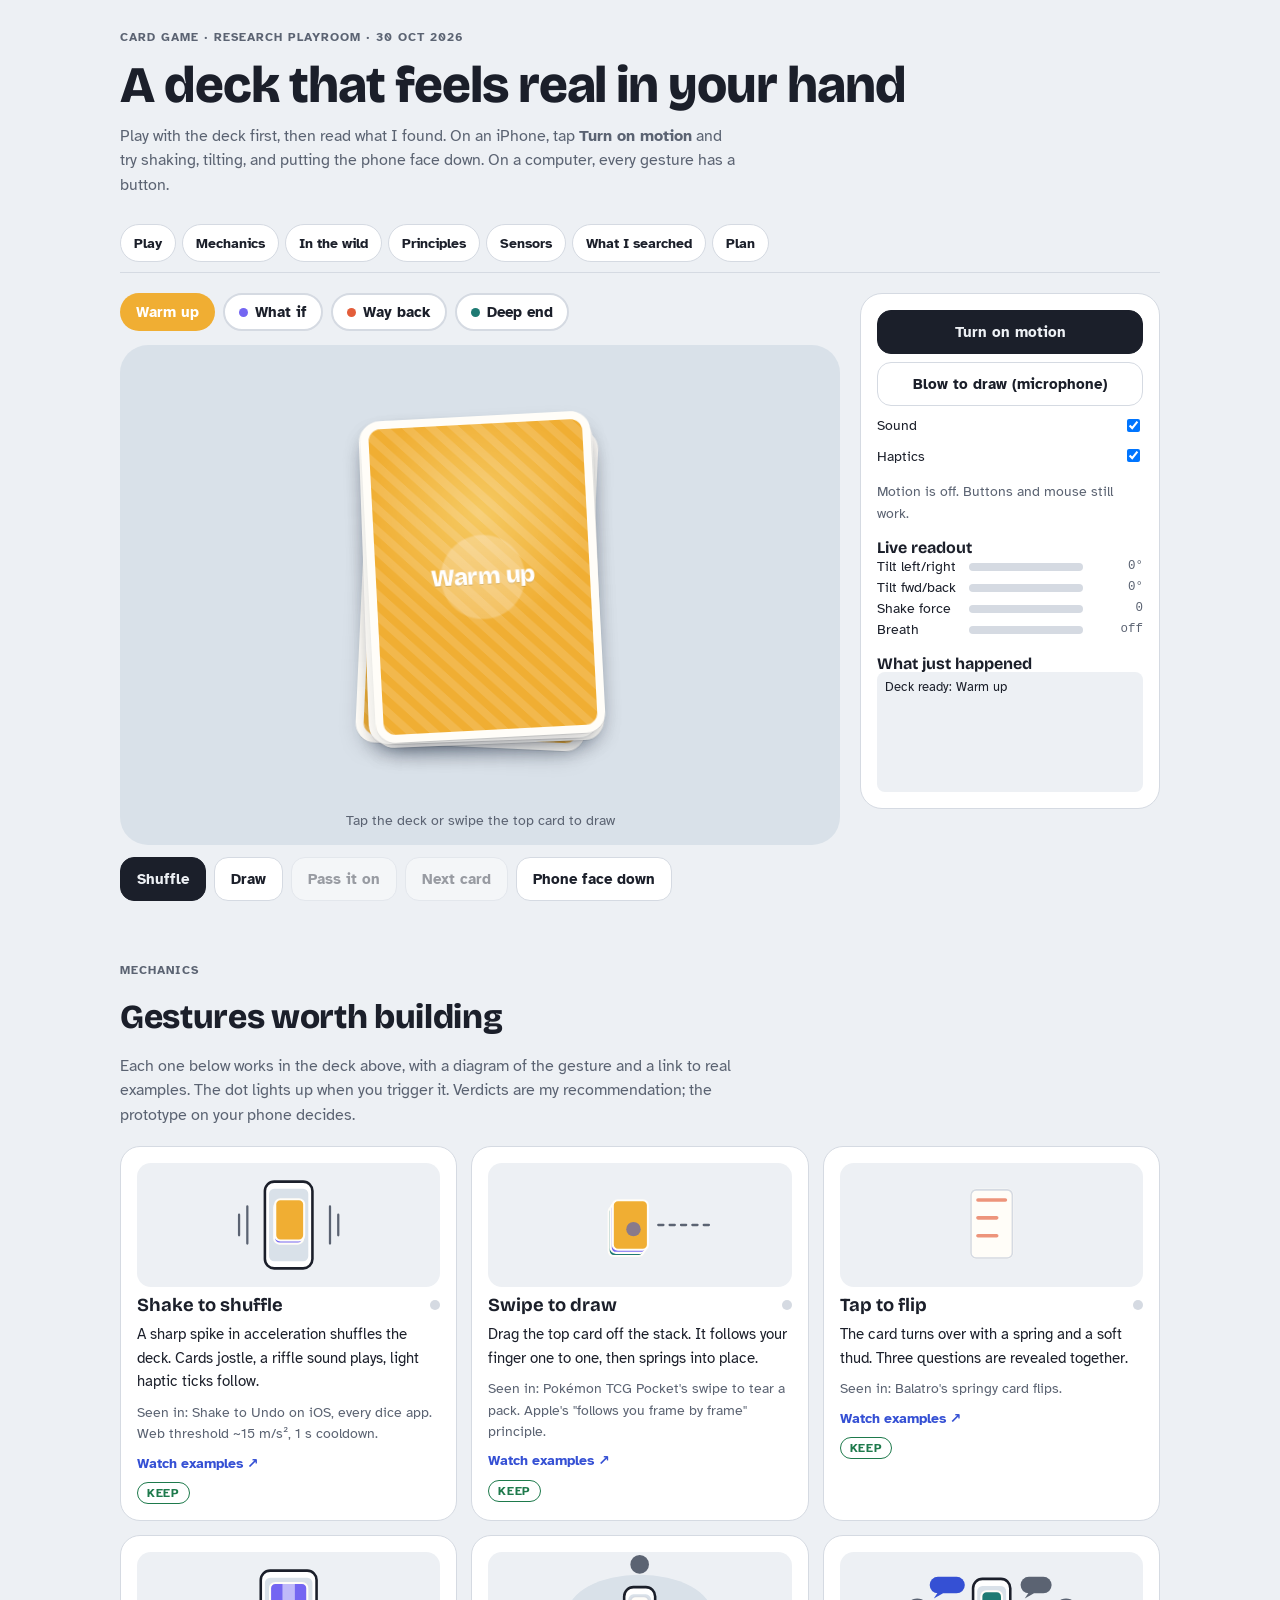
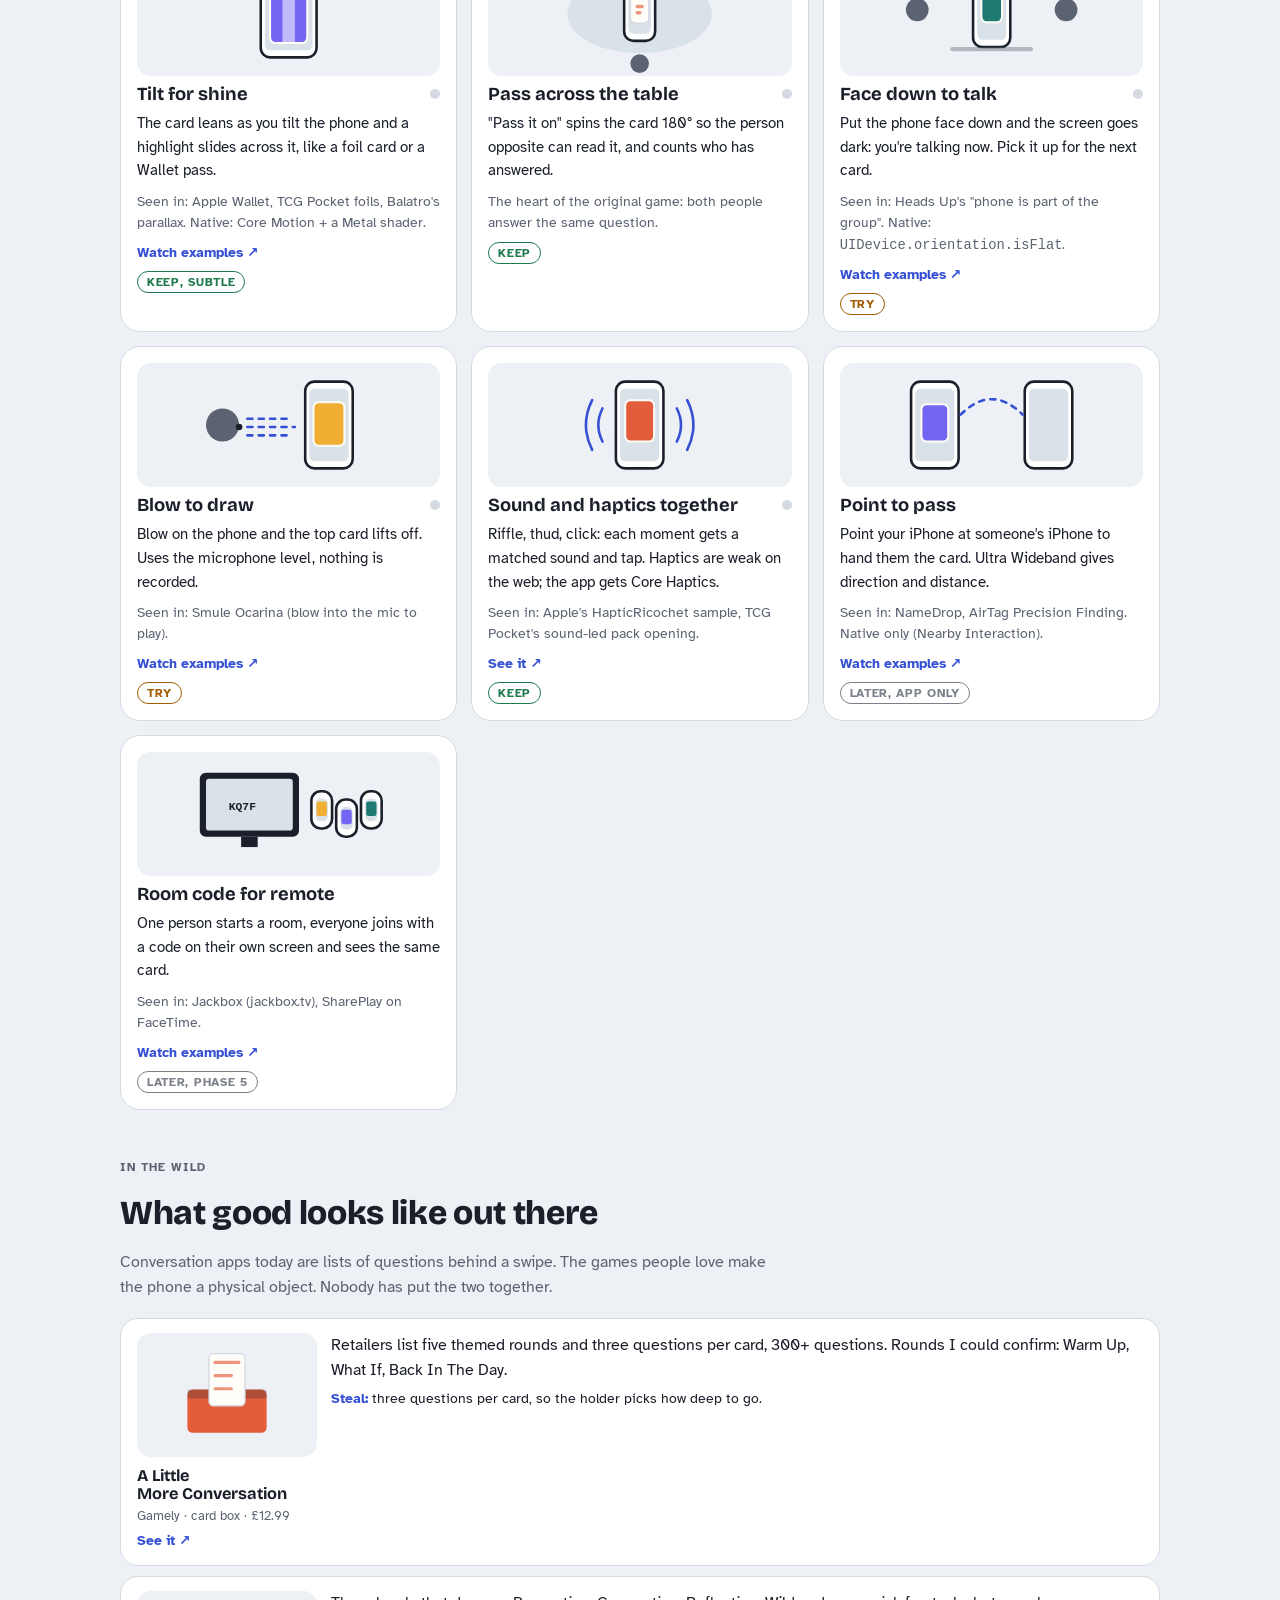
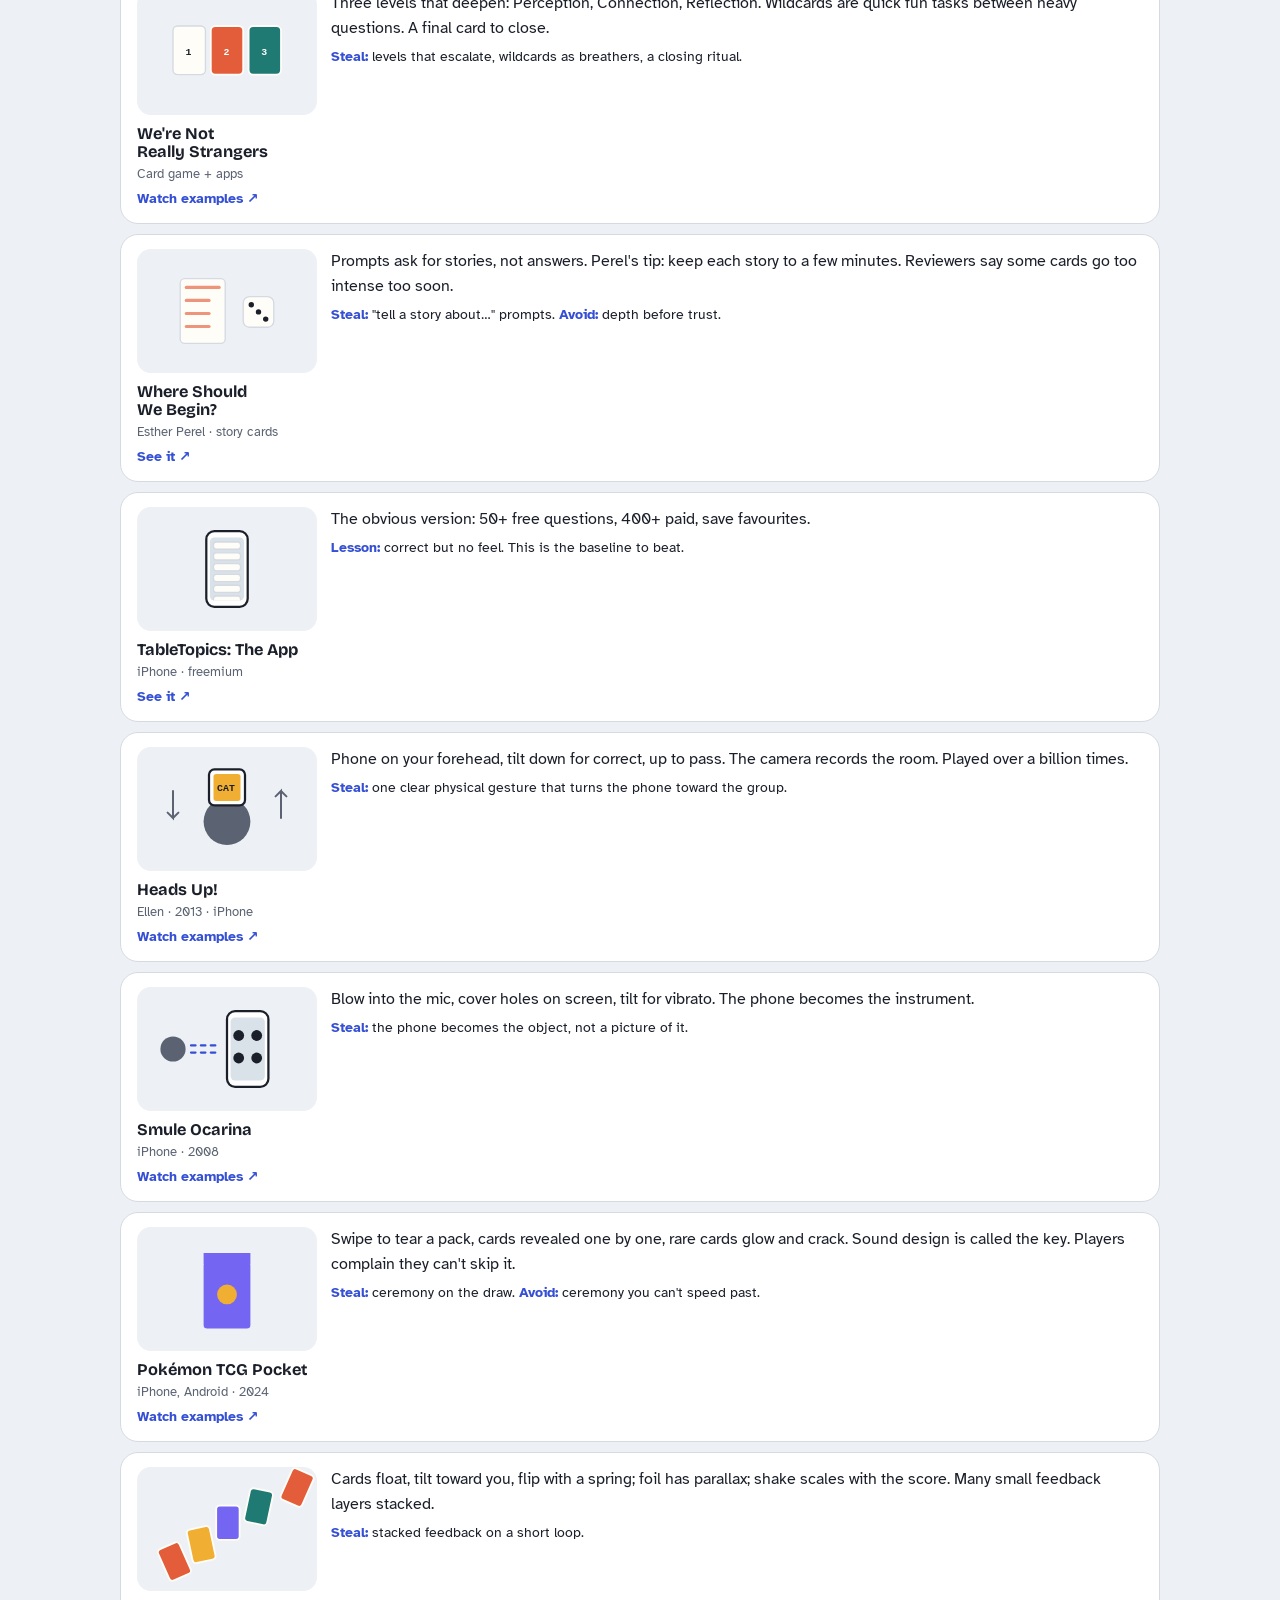
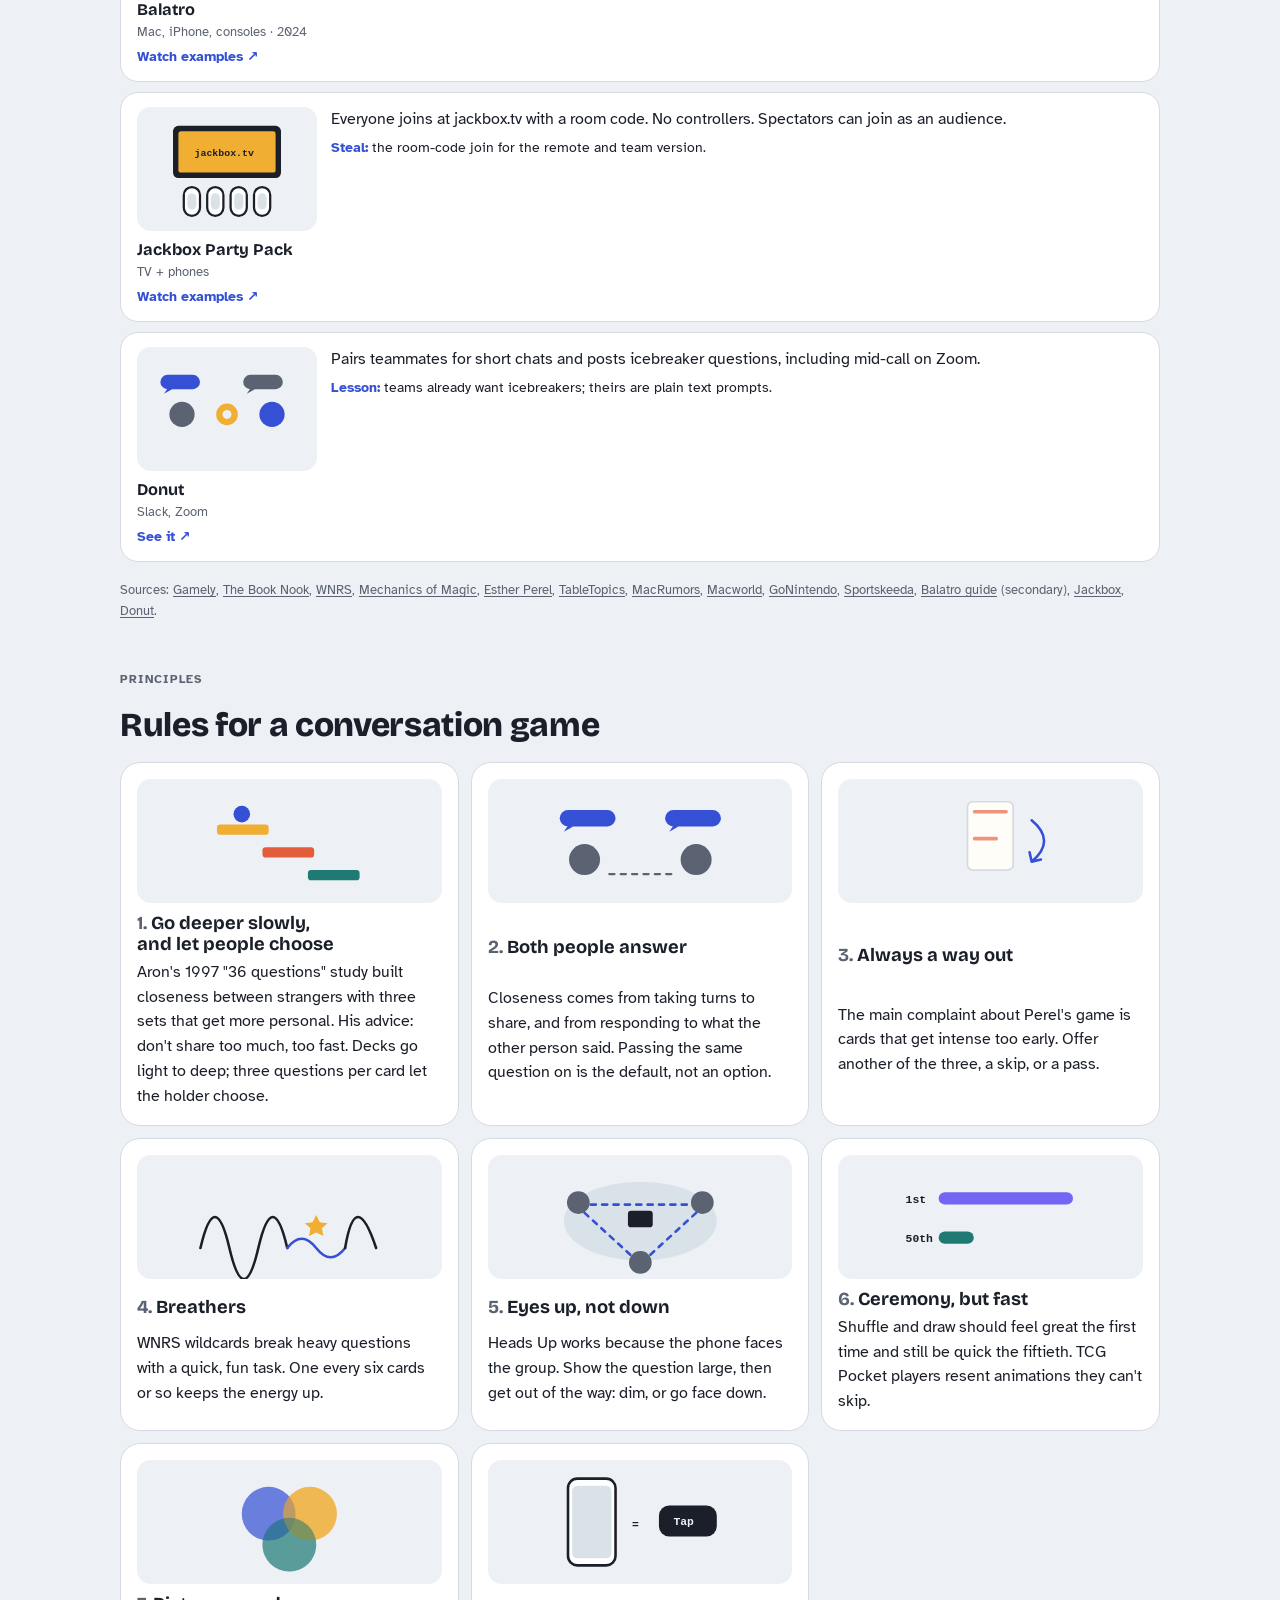
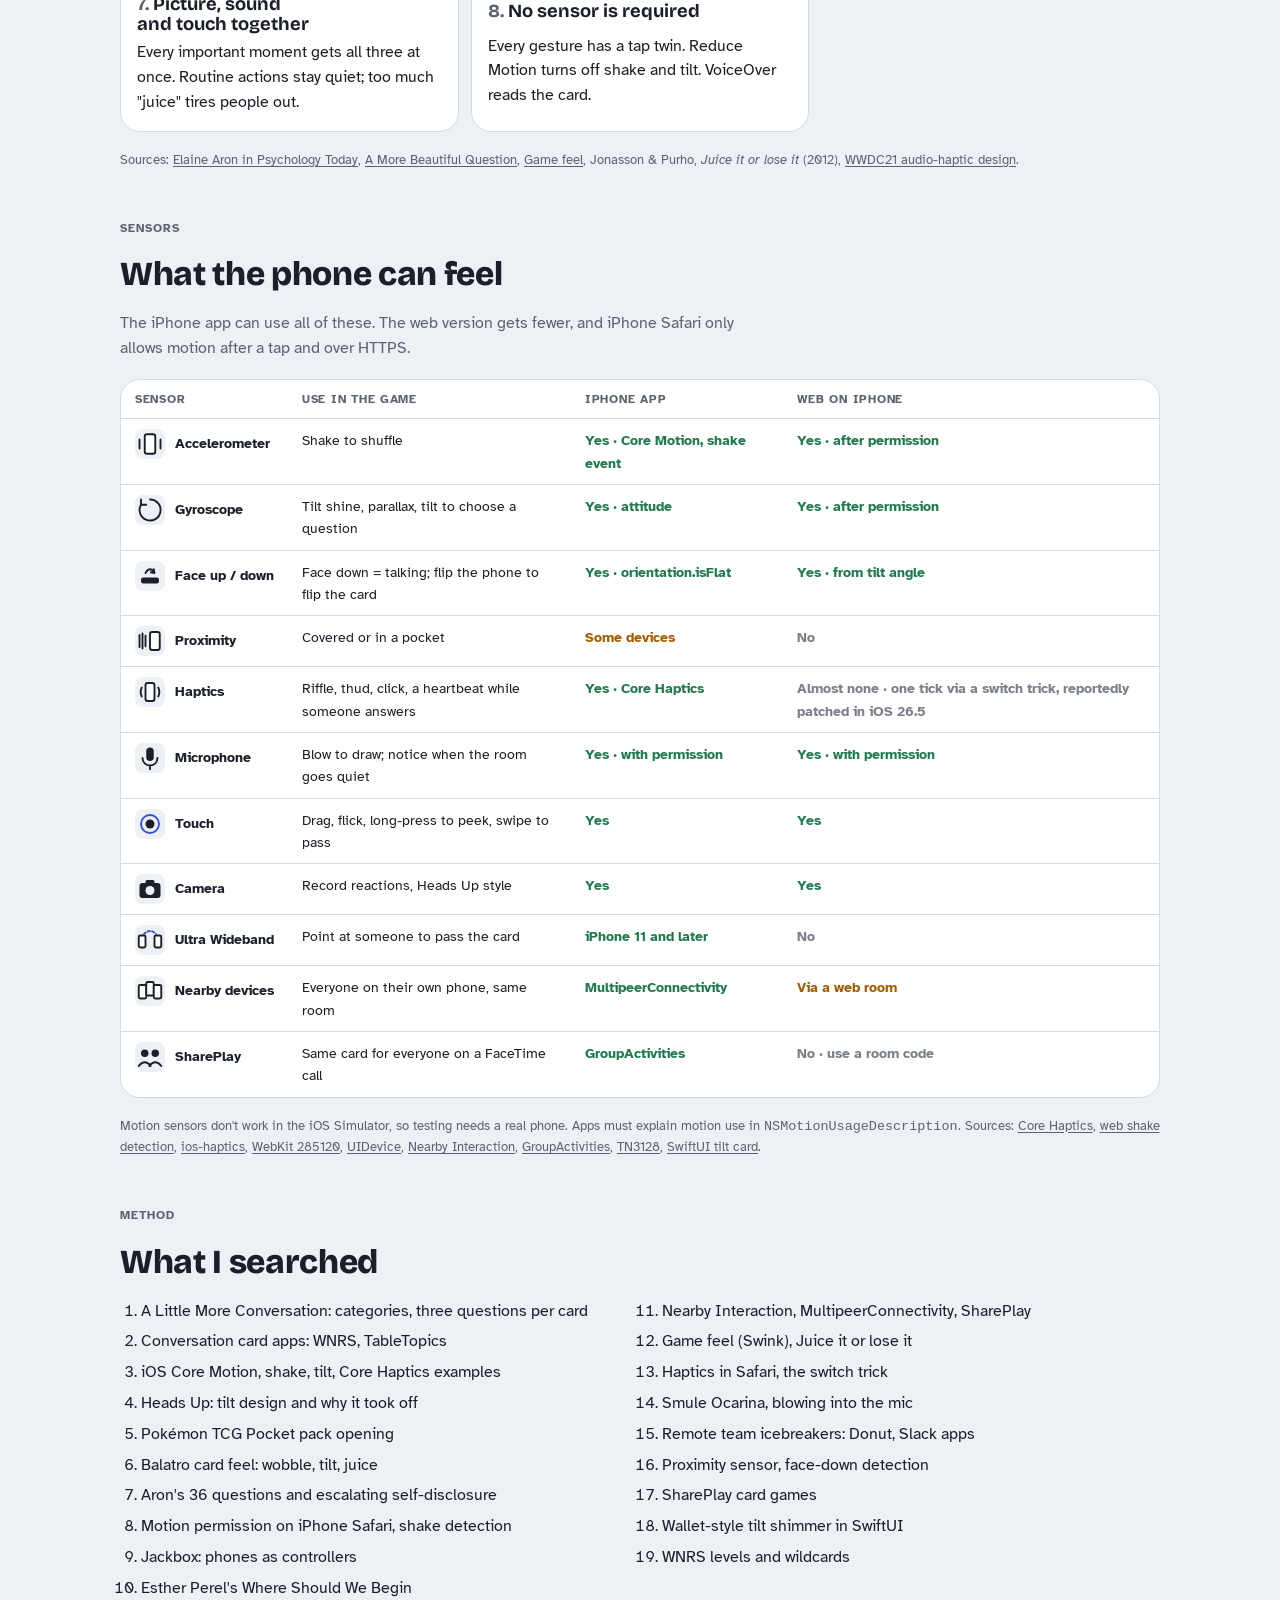
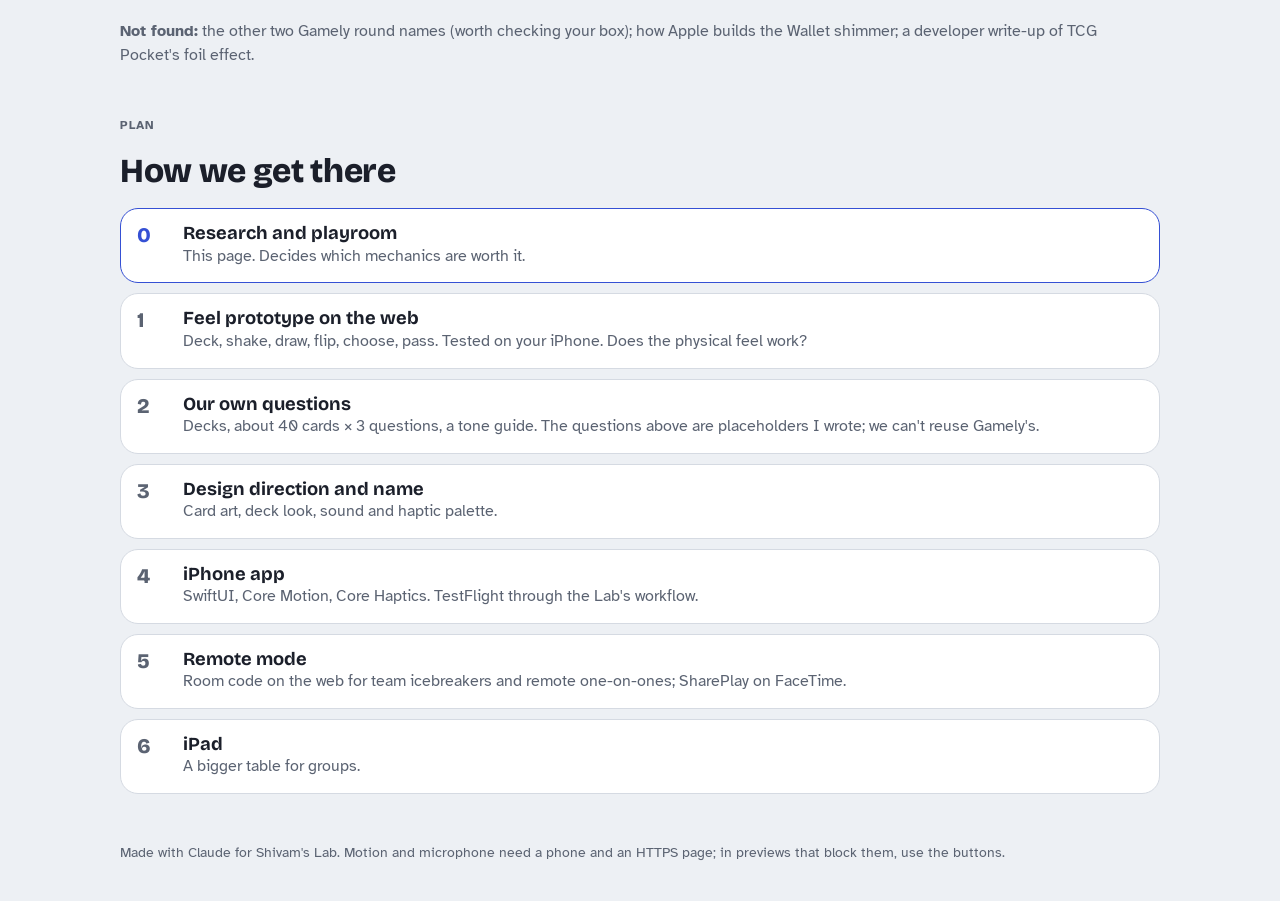
==== commit c7be3e2a: "Card Game: animated visual references for every mechanic, app, principle and sensor Co-Authored-By: " ====
--- a/card-game/index.html
+++ b/card-game/index.html
@@ -221,6 +221,109 @@
 .sources { font-size: .84rem; color: var(--muted); }
 .sources a { color: var(--muted); }
 
+/* ---------- Visual references: small animated diagrams, drawn for this page ---------- */
+.vis { height: 124px; border-radius: 14px; background: var(--bg); overflow: hidden; flex: none; }
+.vis svg { width: 100%; height: 100%; display: block; }
+.app .vis { margin-bottom: 10px; }
+.principles li .vis { margin-bottom: 4px; }
+.sv { display: inline-block; width: 30px; height: 30px; vertical-align: middle; margin-right: 10px; background: var(--bg); border-radius: 8px; }
+.sv svg { width: 100%; height: 100%; display: block; }
+.watch { font-size: .86rem; font-weight: 700; text-decoration: none; align-self: flex-start; }
+.watch::after { content: " ↗"; }
+.app .watch { display: block; margin-top: 2px; }
+.vis *, .sv * { transform-box: fill-box; transform-origin: center; }
+.vis text { font: 700 11px var(--mono); fill: var(--ink); }
+.vis .ph, .sv .ph { fill: var(--surface); stroke: var(--ink); stroke-width: 2.5; }
+.vis .scr { fill: var(--felt); }
+.vis .cd { stroke: var(--card-paper); stroke-width: 2; }
+.vis .w { fill: var(--warm); } .vis .v { fill: var(--whatif); } .vis .r { fill: var(--wayback); } .vis .t { fill: var(--deep); }
+.vis .pp { fill: var(--card-paper); stroke: var(--line); stroke-width: 1.5; }
+.vis .ln { fill: var(--wayback); opacity: .65; }
+.vis .ink, .sv .ink { fill: var(--ink); } .vis .mut { fill: var(--muted); } .vis .acc { fill: var(--accent); } .vis .felt { fill: var(--felt); }
+.vis .str, .sv .str { fill: none; stroke: var(--ink); stroke-width: 2.5; stroke-linecap: round; stroke-linejoin: round; }
+.vis .smut { fill: none; stroke: var(--muted); stroke-width: 2.2; stroke-linecap: round; }
+.vis .sacc, .sv .sacc { fill: none; stroke: var(--accent); stroke-width: 2.5; stroke-linecap: round; }
+.vis .dash { stroke-dasharray: 5 6; }
+.vis .glow { fill: var(--warm); opacity: 0; }
+
+.vis.play .a-shake { animation: v-shake 2.6s infinite; }
+.vis.play .a-blink { animation: v-blink 2.6s infinite; }
+.vis.play .a-swipe { animation: v-swipe 3s infinite var(--spring); }
+.vis.play .a-flipA { animation: v-flipA 3.4s infinite; }
+.vis.play .a-flipB { animation: v-flipB 3.4s infinite; }
+.vis.play .a-tilt { animation: v-tilt 3s infinite ease-in-out; }
+.vis.play .a-sheen { animation: v-sheen 3s infinite ease-in-out; }
+.vis.play .a-spin { animation: v-spin 4s infinite var(--spring); }
+.vis.play .a-down { animation: v-down 4s infinite ease-in-out; }
+.vis.play .a-talk { animation: v-talk 4s infinite; }
+.vis.play .a-talk2 { animation: v-talk 4s .5s infinite; }
+.vis.play .a-wind { animation: v-wind .8s infinite linear; }
+.vis.play .a-lift { animation: v-lift 2.6s infinite var(--spring); }
+.vis.play .a-pulse { animation: v-pulse 1.3s infinite ease-out; }
+.vis.play .a-pulse2 { animation: v-pulse 1.3s .45s infinite ease-out; }
+.vis.play .a-bars { animation: v-bars .7s infinite ease-in-out; }
+.vis.play .a-dashmove { animation: v-wind 1s infinite linear; }
+.vis.play .a-travel { animation: v-travel 3s infinite ease-in-out; }
+.vis.play .a-pop { animation: v-pop 3.4s infinite var(--spring); }
+.vis.play .a-pop2 { animation: v-pop 3.4s .25s infinite var(--spring); }
+.vis.play .a-pop3 { animation: v-pop 3.4s .5s infinite var(--spring); }
+.vis.play .a-rise { animation: v-rise 3.4s infinite var(--spring); }
+.vis.play .a-rise2 { animation: v-rise 3.4s .25s infinite var(--spring); }
+.vis.play .a-rise3 { animation: v-rise 3.4s .5s infinite var(--spring); }
+.vis.play .a-roll { animation: v-roll 3s infinite var(--spring); }
+.vis.play .a-scroll { animation: v-scroll 4s infinite ease-in-out; }
+.vis.play .a-nod { animation: v-nod 3s infinite var(--spring); }
+.vis.play .a-hole { animation: v-hole 1.2s infinite steps(1); }
+.vis.play .a-hole2 { animation: v-hole 1.2s .3s infinite steps(1); }
+.vis.play .a-hole3 { animation: v-hole 1.2s .6s infinite steps(1); }
+.vis.play .a-tear { animation: v-tear 3s infinite ease-out; }
+.vis.play .a-glow { animation: v-glow 3s infinite ease-out; }
+.vis.play .a-float { animation: v-float 1.8s infinite ease-in-out; }
+.vis.play .a-float2 { animation: v-float 1.8s .3s infinite ease-in-out; }
+.vis.play .a-float3 { animation: v-float 1.8s .6s infinite ease-in-out; }
+.vis.play .a-float4 { animation: v-float 1.8s .9s infinite ease-in-out; }
+.vis.play .a-float5 { animation: v-float 1.8s 1.2s infinite ease-in-out; }
+.vis.play .a-steps { animation: v-steps 3.6s infinite var(--spring); }
+.vis.play .a-alt { animation: v-alt 3s infinite; }
+.vis.play .a-alt2 { animation: v-alt 3s 1.5s infinite; opacity: .15; }
+.vis.play .a-swapA { animation: v-swapA 3.2s infinite var(--spring); }
+.vis.play .a-swapB { animation: v-swapB 3.2s infinite var(--spring); }
+.vis.play .a-grow { transform-origin: left center; animation: v-grow 3s infinite var(--spring); }
+.vis.play .a-grow2 { transform-origin: left center; animation: v-grow 3s .2s infinite var(--spring); }
+.vis.play .a-twinkle { animation: v-twinkle 1.6s infinite ease-in-out; }
+
+@keyframes v-shake { 0%, 8% { transform: none; } 12% { transform: translateX(-8px) rotate(-7deg); } 20% { transform: translateX(8px) rotate(7deg); } 28% { transform: translateX(-7px) rotate(-5deg); } 36% { transform: translateX(5px) rotate(4deg); } 44%, 100% { transform: none; } }
+@keyframes v-blink { 0%, 8% { opacity: 0; } 12%, 40% { opacity: 1; } 48%, 100% { opacity: 0; } }
+@keyframes v-swipe { 0%, 15% { transform: none; opacity: 1; } 50% { transform: translate(78px, -4px) rotate(16deg); opacity: 1; } 58% { transform: translate(90px, -4px) rotate(18deg); opacity: 0; } 60% { transform: none; opacity: 0; } 80%, 100% { transform: none; opacity: 1; } }
+@keyframes v-flipA { 0%, 20% { transform: scaleX(1); } 32%, 78% { transform: scaleX(0); } 90%, 100% { transform: scaleX(1); } }
+@keyframes v-flipB { 0%, 32% { transform: scaleX(0); } 44%, 70% { transform: scaleX(1); } 78%, 100% { transform: scaleX(0); } }
+@keyframes v-tilt { 0%, 100% { transform: skewY(-7deg) rotate(-5deg); } 50% { transform: skewY(7deg) rotate(5deg); } }
+@keyframes v-sheen { 0%, 100% { transform: translateX(-26px); } 50% { transform: translateX(26px); } }
+@keyframes v-spin { 0%, 22% { transform: rotate(0); } 40%, 70% { transform: rotate(180deg); } 88%, 100% { transform: rotate(360deg); } }
+@keyframes v-down { 0%, 22% { transform: none; } 34%, 80% { transform: scaleY(.14); } 92%, 100% { transform: none; } }
+@keyframes v-talk { 0%, 38% { opacity: 0; transform: scale(.6); } 46%, 76% { opacity: 1; transform: none; } 84%, 100% { opacity: 0; transform: scale(.8); } }
+@keyframes v-wind { to { stroke-dashoffset: -22; } }
+@keyframes v-lift { 0%, 30% { transform: none; } 55% { transform: translate(14px, -16px) rotate(14deg); } 72%, 100% { transform: none; } }
+@keyframes v-pulse { 0% { opacity: 0; transform: scale(.7); } 30% { opacity: 1; } 100% { opacity: 0; transform: scale(1.35); } }
+@keyframes v-bars { 0%, 100% { transform: scaleY(.3); } 50% { transform: scaleY(1); } }
+@keyframes v-travel { 0% { transform: none; opacity: 0; } 10%, 20% { transform: none; opacity: 1; } 60%, 80% { transform: translateX(98px); opacity: 1; } 92%, 100% { transform: translateX(98px); opacity: 0; } }
+@keyframes v-pop { 0%, 18% { opacity: 0; transform: scale(.5); } 32%, 84% { opacity: 1; transform: none; } 96%, 100% { opacity: 0; transform: scale(.9); } }
+@keyframes v-rise { 0%, 12% { transform: translateY(14px); opacity: 0; } 36%, 84% { transform: none; opacity: 1; } 100% { transform: translateY(-4px); opacity: 0; } }
+@keyframes v-roll { 0%, 20% { transform: rotate(0); } 55%, 100% { transform: rotate(360deg); } }
+@keyframes v-scroll { 0%, 15%, 100% { transform: translateY(0); } 50%, 65% { transform: translateY(-26px); } }
+@keyframes v-nod { 0%, 20%, 100% { transform: rotate(0); } 35% { transform: rotate(16deg); } 55% { transform: rotate(-16deg); } 72% { transform: rotate(0); } }
+@keyframes v-hole { 0% { fill: var(--ink); } 50% { fill: var(--felt); } }
+@keyframes v-tear { 0%, 25% { transform: none; opacity: 1; } 50% { transform: translate(34px, -18px) rotate(22deg); opacity: 1; } 62%, 100% { transform: translate(40px, -22px) rotate(26deg); opacity: 0; } }
+@keyframes v-glow { 0%, 40% { opacity: 0; transform: scale(.4); } 62% { opacity: .85; transform: scale(1.1); } 100% { opacity: 0; transform: scale(1.4); } }
+@keyframes v-float { 0%, 100% { transform: translateY(0); } 50% { transform: translateY(-7px); } }
+@keyframes v-steps { 0%, 16% { transform: none; } 30%, 46% { transform: translate(44px, 22px); } 60%, 92% { transform: translate(88px, 44px); } 100% { transform: translate(88px, 44px); opacity: 0; } }
+@keyframes v-alt { 0%, 45% { opacity: 1; transform: none; } 50%, 95% { opacity: .15; transform: scale(.92); } 100% { opacity: 1; } }
+@keyframes v-swapA { 0%, 28% { transform: none; opacity: 1; } 48%, 84% { transform: translateX(-30px) rotate(-12deg); opacity: .25; } 100% { transform: none; opacity: 1; } }
+@keyframes v-swapB { 0%, 28% { transform: translateX(30px); opacity: 0; } 48%, 84% { transform: none; opacity: 1; } 100% { transform: translateX(30px); opacity: 0; } }
+@keyframes v-grow { 0%, 10% { transform: scaleX(0); } 45%, 100% { transform: scaleX(1); } }
+@keyframes v-twinkle { 0%, 100% { transform: scale(.8) rotate(0); } 50% { transform: scale(1.15) rotate(20deg); } }
+@media (prefers-reduced-motion: reduce) { .vis.play * { animation: none !important; } }
+
 @media (prefers-reduced-motion: reduce) {
   .card, .flip, .tilt, .deck-chip, .btn, .q { transition-duration: .01s !important; }
   .log li:first-child { animation: none; }
@@ -286,45 +389,45 @@
   <section class="guide" id="mechanics">
     <span class="eyebrow">Mechanics</span>
     <h2>Gestures worth building</h2>
-    <p class="lede">Each one below works in the deck above. The dot lights up when you trigger it. Verdicts are my recommendation; the prototype on your phone decides.</p>
+    <p class="lede">Each one below works in the deck above, with a diagram of the gesture and a link to real examples. The dot lights up when you trigger it. Verdicts are my recommendation; the prototype on your phone decides.</p>
     <div class="grid">
-      <article class="tile"><div class="tile-head"><h3>Shake to shuffle</h3><span class="lit" data-lit="shake"></span></div>
+      <article class="tile"><div class="vis" aria-hidden="true" data-vis="shake"></div><div class="tile-head"><h3>Shake to shuffle</h3><span class="lit" data-lit="shake"></span></div>
         <p>A sharp spike in acceleration shuffles the deck. Cards jostle, a riffle sound plays, light haptic ticks follow.</p>
         <p class="from">Seen in: Shake to Undo on iOS, every dice app. Web threshold ~15 m/s², 1 s cooldown.</p>
         <span class="verdict v-keep" style="align-self:flex-start">Keep</span></article>
-      <article class="tile"><div class="tile-head"><h3>Swipe to draw</h3><span class="lit" data-lit="swipe"></span></div>
+      <article class="tile"><div class="vis" aria-hidden="true" data-vis="swipe"></div><div class="tile-head"><h3>Swipe to draw</h3><span class="lit" data-lit="swipe"></span></div>
         <p>Drag the top card off the stack. It follows your finger one to one, then springs into place.</p>
         <p class="from">Seen in: Pokémon TCG Pocket's swipe to tear a pack. Apple's "follows you frame by frame" principle.</p>
         <span class="verdict v-keep" style="align-self:flex-start">Keep</span></article>
-      <article class="tile"><div class="tile-head"><h3>Tap to flip</h3><span class="lit" data-lit="flip"></span></div>
+      <article class="tile"><div class="vis" aria-hidden="true" data-vis="flip"></div><div class="tile-head"><h3>Tap to flip</h3><span class="lit" data-lit="flip"></span></div>
         <p>The card turns over with a spring and a soft thud. Three questions are revealed together.</p>
         <p class="from">Seen in: Balatro's springy card flips.</p>
         <span class="verdict v-keep" style="align-self:flex-start">Keep</span></article>
-      <article class="tile"><div class="tile-head"><h3>Tilt for shine</h3><span class="lit" data-lit="tilt"></span></div>
+      <article class="tile"><div class="vis" aria-hidden="true" data-vis="tilt"></div><div class="tile-head"><h3>Tilt for shine</h3><span class="lit" data-lit="tilt"></span></div>
         <p>The card leans as you tilt the phone and a highlight slides across it, like a foil card or a Wallet pass.</p>
         <p class="from">Seen in: Apple Wallet, TCG Pocket foils, Balatro's parallax. Native: Core Motion + a Metal shader.</p>
         <span class="verdict v-keep" style="align-self:flex-start">Keep, subtle</span></article>
-      <article class="tile"><div class="tile-head"><h3>Pass across the table</h3><span class="lit" data-lit="pass"></span></div>
+      <article class="tile"><div class="vis" aria-hidden="true" data-vis="pass"></div><div class="tile-head"><h3>Pass across the table</h3><span class="lit" data-lit="pass"></span></div>
         <p>"Pass it on" spins the card 180° so the person opposite can read it, and counts who has answered.</p>
         <p class="from">The heart of the original game: both people answer the same question.</p>
         <span class="verdict v-keep" style="align-self:flex-start">Keep</span></article>
-      <article class="tile"><div class="tile-head"><h3>Face down to talk</h3><span class="lit" data-lit="facedown"></span></div>
+      <article class="tile"><div class="vis" aria-hidden="true" data-vis="facedown"></div><div class="tile-head"><h3>Face down to talk</h3><span class="lit" data-lit="facedown"></span></div>
         <p>Put the phone face down and the screen goes dark: you're talking now. Pick it up for the next card.</p>
         <p class="from">Seen in: Heads Up's "phone is part of the group". Native: <code>UIDevice.orientation.isFlat</code>.</p>
         <span class="verdict v-try" style="align-self:flex-start">Try</span></article>
-      <article class="tile"><div class="tile-head"><h3>Blow to draw</h3><span class="lit" data-lit="blow"></span></div>
+      <article class="tile"><div class="vis" aria-hidden="true" data-vis="blow"></div><div class="tile-head"><h3>Blow to draw</h3><span class="lit" data-lit="blow"></span></div>
         <p>Blow on the phone and the top card lifts off. Uses the microphone level, nothing is recorded.</p>
         <p class="from">Seen in: Smule Ocarina (blow into the mic to play).</p>
         <span class="verdict v-try" style="align-self:flex-start">Try</span></article>
-      <article class="tile"><div class="tile-head"><h3>Sound and haptics together</h3><span class="lit" data-lit="haptic"></span></div>
+      <article class="tile"><div class="vis" aria-hidden="true" data-vis="haptic"></div><div class="tile-head"><h3>Sound and haptics together</h3><span class="lit" data-lit="haptic"></span></div>
         <p>Riffle, thud, click: each moment gets a matched sound and tap. Haptics are weak on the web; the app gets Core Haptics.</p>
         <p class="from">Seen in: Apple's HapticRicochet sample, TCG Pocket's sound-led pack opening.</p>
         <span class="verdict v-keep" style="align-self:flex-start">Keep</span></article>
-      <article class="tile"><div class="tile-head"><h3>Point to pass</h3></div>
+      <article class="tile"><div class="vis" aria-hidden="true" data-vis="point"></div><div class="tile-head"><h3>Point to pass</h3></div>
         <p>Point your iPhone at someone's iPhone to hand them the card. Ultra Wideband gives direction and distance.</p>
         <p class="from">Seen in: NameDrop, AirTag Precision Finding. Native only (Nearby Interaction).</p>
         <span class="verdict v-later" style="align-self:flex-start">Later, app only</span></article>
-      <article class="tile"><div class="tile-head"><h3>Room code for remote</h3></div>
+      <article class="tile"><div class="vis" aria-hidden="true" data-vis="room"></div><div class="tile-head"><h3>Room code for remote</h3></div>
         <p>One person starts a room, everyone joins with a code on their own screen and sees the same card.</p>
         <p class="from">Seen in: Jackbox (jackbox.tv), SharePlay on FaceTime.</p>
         <span class="verdict v-later" style="align-self:flex-start">Later, phase 5</span></article>
@@ -337,34 +440,34 @@
     <h2>What good looks like out there</h2>
     <p class="lede">Conversation apps today are lists of questions behind a swipe. The games people love make the phone a physical object. Nobody has put the two together.</p>
     <div class="apps">
-      <div class="app"><div><h3>A Little More Conversation</h3><span class="kind">Gamely · card box · £12.99</span></div>
+      <div class="app"><div><div class="vis" aria-hidden="true" data-vis="almc"></div><h3>A Little More Conversation</h3><span class="kind">Gamely · card box · £12.99</span></div>
         <div><p>Retailers list five themed rounds and three questions per card, 300+ questions. Rounds I could confirm: Warm Up, What If, Back In The Day.</p>
         <p class="steal"><b>Steal:</b> three questions per card, so the holder picks how deep to go.</p></div></div>
-      <div class="app"><div><h3>We're Not Really Strangers</h3><span class="kind">Card game + apps</span></div>
+      <div class="app"><div><div class="vis" aria-hidden="true" data-vis="wnrs"></div><h3>We're Not Really Strangers</h3><span class="kind">Card game + apps</span></div>
         <div><p>Three levels that deepen: Perception, Connection, Reflection. Wildcards are quick fun tasks between heavy questions. A final card to close.</p>
         <p class="steal"><b>Steal:</b> levels that escalate, wildcards as breathers, a closing ritual.</p></div></div>
-      <div class="app"><div><h3>Where Should We Begin?</h3><span class="kind">Esther Perel · story cards</span></div>
+      <div class="app"><div><div class="vis" aria-hidden="true" data-vis="perel"></div><h3>Where Should We Begin?</h3><span class="kind">Esther Perel · story cards</span></div>
         <div><p>Prompts ask for stories, not answers. Perel's tip: keep each story to a few minutes. Reviewers say some cards go too intense too soon.</p>
         <p class="steal"><b>Steal:</b> "tell a story about…" prompts. <b>Avoid:</b> depth before trust.</p></div></div>
-      <div class="app"><div><h3>TableTopics: The App</h3><span class="kind">iPhone · freemium</span></div>
+      <div class="app"><div><div class="vis" aria-hidden="true" data-vis="tabletopics"></div><h3>TableTopics: The App</h3><span class="kind">iPhone · freemium</span></div>
         <div><p>The obvious version: 50+ free questions, 400+ paid, save favourites.</p>
         <p class="steal"><b>Lesson:</b> correct but no feel. This is the baseline to beat.</p></div></div>
-      <div class="app"><div><h3>Heads Up!</h3><span class="kind">Ellen · 2013 · iPhone</span></div>
+      <div class="app"><div><div class="vis" aria-hidden="true" data-vis="headsup"></div><h3>Heads Up!</h3><span class="kind">Ellen · 2013 · iPhone</span></div>
         <div><p>Phone on your forehead, tilt down for correct, up to pass. The camera records the room. Played over a billion times.</p>
         <p class="steal"><b>Steal:</b> one clear physical gesture that turns the phone toward the group.</p></div></div>
-      <div class="app"><div><h3>Smule Ocarina</h3><span class="kind">iPhone · 2008</span></div>
+      <div class="app"><div><div class="vis" aria-hidden="true" data-vis="ocarina"></div><h3>Smule Ocarina</h3><span class="kind">iPhone · 2008</span></div>
         <div><p>Blow into the mic, cover holes on screen, tilt for vibrato. The phone becomes the instrument.</p>
         <p class="steal"><b>Steal:</b> the phone becomes the object, not a picture of it.</p></div></div>
-      <div class="app"><div><h3>Pokémon TCG Pocket</h3><span class="kind">iPhone, Android · 2024</span></div>
+      <div class="app"><div><div class="vis" aria-hidden="true" data-vis="tcg"></div><h3>Pokémon TCG Pocket</h3><span class="kind">iPhone, Android · 2024</span></div>
         <div><p>Swipe to tear a pack, cards revealed one by one, rare cards glow and crack. Sound design is called the key. Players complain they can't skip it.</p>
         <p class="steal"><b>Steal:</b> ceremony on the draw. <b>Avoid:</b> ceremony you can't speed past.</p></div></div>
-      <div class="app"><div><h3>Balatro</h3><span class="kind">Mac, iPhone, consoles · 2024</span></div>
+      <div class="app"><div><div class="vis" aria-hidden="true" data-vis="balatro"></div><h3>Balatro</h3><span class="kind">Mac, iPhone, consoles · 2024</span></div>
         <div><p>Cards float, tilt toward you, flip with a spring; foil has parallax; shake scales with the score. Many small feedback layers stacked.</p>
         <p class="steal"><b>Steal:</b> stacked feedback on a short loop.</p></div></div>
-      <div class="app"><div><h3>Jackbox Party Pack</h3><span class="kind">TV + phones</span></div>
+      <div class="app"><div><div class="vis" aria-hidden="true" data-vis="jackbox"></div><h3>Jackbox Party Pack</h3><span class="kind">TV + phones</span></div>
         <div><p>Everyone joins at jackbox.tv with a room code. No controllers. Spectators can join as an audience.</p>
         <p class="steal"><b>Steal:</b> the room-code join for the remote and team version.</p></div></div>
-      <div class="app"><div><h3>Donut</h3><span class="kind">Slack, Zoom</span></div>
+      <div class="app"><div><div class="vis" aria-hidden="true" data-vis="donut"></div><h3>Donut</h3><span class="kind">Slack, Zoom</span></div>
         <div><p>Pairs teammates for short chats and posts icebreaker questions, including mid-call on Zoom.</p>
         <p class="steal"><b>Lesson:</b> teams already want icebreakers; theirs are plain text prompts.</p></div></div>
     </div>
@@ -376,14 +479,14 @@
     <span class="eyebrow">Principles</span>
     <h2>Rules for a conversation game</h2>
     <ol class="principles">
-      <li><h3>Go deeper slowly, and let people choose</h3><p>Aron's 1997 "36 questions" study built closeness between strangers with three sets that get more personal. His advice: don't share too much, too fast. Decks go light to deep; three questions per card let the holder choose.</p></li>
-      <li><h3>Both people answer</h3><p>Closeness comes from taking turns to share, and from responding to what the other person said. Passing the same question on is the default, not an option.</p></li>
-      <li><h3>Always a way out</h3><p>The main complaint about Perel's game is cards that get intense too early. Offer another of the three, a skip, or a pass.</p></li>
-      <li><h3>Breathers</h3><p>WNRS wildcards break heavy questions with a quick, fun task. One every six cards or so keeps the energy up.</p></li>
-      <li><h3>Eyes up, not down</h3><p>Heads Up works because the phone faces the group. Show the question large, then get out of the way: dim, or go face down.</p></li>
-      <li><h3>Ceremony, but fast</h3><p>Shuffle and draw should feel great the first time and still be quick the fiftieth. TCG Pocket players resent animations they can't skip.</p></li>
-      <li><h3>Picture, sound and touch together</h3><p>Every important moment gets all three at once. Routine actions stay quiet; too much "juice" tires people out.</p></li>
-      <li><h3>No sensor is required</h3><p>Every gesture has a tap twin. Reduce Motion turns off shake and tilt. VoiceOver reads the card.</p></li>
+      <li><div class="vis" aria-hidden="true" data-vis="p1"></div><h3>Go deeper slowly, and let people choose</h3><p>Aron's 1997 "36 questions" study built closeness between strangers with three sets that get more personal. His advice: don't share too much, too fast. Decks go light to deep; three questions per card let the holder choose.</p></li>
+      <li><div class="vis" aria-hidden="true" data-vis="p2"></div><h3>Both people answer</h3><p>Closeness comes from taking turns to share, and from responding to what the other person said. Passing the same question on is the default, not an option.</p></li>
+      <li><div class="vis" aria-hidden="true" data-vis="p3"></div><h3>Always a way out</h3><p>The main complaint about Perel's game is cards that get intense too early. Offer another of the three, a skip, or a pass.</p></li>
+      <li><div class="vis" aria-hidden="true" data-vis="p4"></div><h3>Breathers</h3><p>WNRS wildcards break heavy questions with a quick, fun task. One every six cards or so keeps the energy up.</p></li>
+      <li><div class="vis" aria-hidden="true" data-vis="p5"></div><h3>Eyes up, not down</h3><p>Heads Up works because the phone faces the group. Show the question large, then get out of the way: dim, or go face down.</p></li>
+      <li><div class="vis" aria-hidden="true" data-vis="p6"></div><h3>Ceremony, but fast</h3><p>Shuffle and draw should feel great the first time and still be quick the fiftieth. TCG Pocket players resent animations they can't skip.</p></li>
+      <li><div class="vis" aria-hidden="true" data-vis="p7"></div><h3>Picture, sound and touch together</h3><p>Every important moment gets all three at once. Routine actions stay quiet; too much "juice" tires people out.</p></li>
+      <li><div class="vis" aria-hidden="true" data-vis="p8"></div><h3>No sensor is required</h3><p>Every gesture has a tap twin. Reduce Motion turns off shake and tilt. VoiceOver reads the card.</p></li>
     </ol>
     <p class="sources">Sources: <a href="https://www.psychologytoday.com/us/blog/the-highly-sensitive-person/201501/36-questions-for-intimacy-back-story">Elaine Aron in Psychology Today</a>, <a href="https://amorebeautifulquestion.com/36-questions/">A More Beautiful Question</a>, <a href="https://en.wikipedia.org/wiki/Game_feel">Game feel</a>, Jonasson &amp; Purho, <i>Juice it or lose it</i> (2012), <a href="https://developer.apple.com/videos/play/wwdc2021/10278">WWDC21 audio-haptic design</a>.</p>
   </section>
@@ -396,17 +499,17 @@
     <div class="tablewrap"><table>
       <thead><tr><th>Sensor</th><th>Use in the game</th><th>iPhone app</th><th>Web on iPhone</th></tr></thead>
       <tbody>
-        <tr><td>Accelerometer</td><td>Shake to shuffle</td><td class="yes">Yes · Core Motion, shake event</td><td class="yes">Yes · after permission</td></tr>
-        <tr><td>Gyroscope</td><td>Tilt shine, parallax, tilt to choose a question</td><td class="yes">Yes · attitude</td><td class="yes">Yes · after permission</td></tr>
-        <tr><td>Face up / down</td><td>Face down = talking; flip the phone to flip the card</td><td class="yes">Yes · orientation.isFlat</td><td class="yes">Yes · from tilt angle</td></tr>
-        <tr><td>Proximity</td><td>Covered or in a pocket</td><td class="some">Some devices</td><td class="no">No</td></tr>
-        <tr><td>Haptics</td><td>Riffle, thud, click, a heartbeat while someone answers</td><td class="yes">Yes · Core Haptics</td><td class="no">Almost none · one tick via a switch trick, reportedly patched in iOS 26.5</td></tr>
-        <tr><td>Microphone</td><td>Blow to draw; notice when the room goes quiet</td><td class="yes">Yes · with permission</td><td class="yes">Yes · with permission</td></tr>
-        <tr><td>Touch</td><td>Drag, flick, long-press to peek, swipe to pass</td><td class="yes">Yes</td><td class="yes">Yes</td></tr>
-        <tr><td>Camera</td><td>Record reactions, Heads Up style</td><td class="yes">Yes</td><td class="yes">Yes</td></tr>
-        <tr><td>Ultra Wideband</td><td>Point at someone to pass the card</td><td class="yes">iPhone 11 and later</td><td class="no">No</td></tr>
-        <tr><td>Nearby devices</td><td>Everyone on their own phone, same room</td><td class="yes">MultipeerConnectivity</td><td class="some">Via a web room</td></tr>
-        <tr><td>SharePlay</td><td>Same card for everyone on a FaceTime call</td><td class="yes">GroupActivities</td><td class="no">No · use a room code</td></tr>
+        <tr><td><span class="sv" data-vis="s-accel" aria-hidden="true"></span>Accelerometer</td><td>Shake to shuffle</td><td class="yes">Yes · Core Motion, shake event</td><td class="yes">Yes · after permission</td></tr>
+        <tr><td><span class="sv" data-vis="s-gyro" aria-hidden="true"></span>Gyroscope</td><td>Tilt shine, parallax, tilt to choose a question</td><td class="yes">Yes · attitude</td><td class="yes">Yes · after permission</td></tr>
+        <tr><td><span class="sv" data-vis="s-face" aria-hidden="true"></span>Face up / down</td><td>Face down = talking; flip the phone to flip the card</td><td class="yes">Yes · orientation.isFlat</td><td class="yes">Yes · from tilt angle</td></tr>
+        <tr><td><span class="sv" data-vis="s-prox" aria-hidden="true"></span>Proximity</td><td>Covered or in a pocket</td><td class="some">Some devices</td><td class="no">No</td></tr>
+        <tr><td><span class="sv" data-vis="s-haptic" aria-hidden="true"></span>Haptics</td><td>Riffle, thud, click, a heartbeat while someone answers</td><td class="yes">Yes · Core Haptics</td><td class="no">Almost none · one tick via a switch trick, reportedly patched in iOS 26.5</td></tr>
+        <tr><td><span class="sv" data-vis="s-mic" aria-hidden="true"></span>Microphone</td><td>Blow to draw; notice when the room goes quiet</td><td class="yes">Yes · with permission</td><td class="yes">Yes · with permission</td></tr>
+        <tr><td><span class="sv" data-vis="s-touch" aria-hidden="true"></span>Touch</td><td>Drag, flick, long-press to peek, swipe to pass</td><td class="yes">Yes</td><td class="yes">Yes</td></tr>
+        <tr><td><span class="sv" data-vis="s-camera" aria-hidden="true"></span>Camera</td><td>Record reactions, Heads Up style</td><td class="yes">Yes</td><td class="yes">Yes</td></tr>
+        <tr><td><span class="sv" data-vis="s-uwb" aria-hidden="true"></span>Ultra Wideband</td><td>Point at someone to pass the card</td><td class="yes">iPhone 11 and later</td><td class="no">No</td></tr>
+        <tr><td><span class="sv" data-vis="s-nearby" aria-hidden="true"></span>Nearby devices</td><td>Everyone on their own phone, same room</td><td class="yes">MultipeerConnectivity</td><td class="some">Via a web room</td></tr>
+        <tr><td><span class="sv" data-vis="s-shareplay" aria-hidden="true"></span>SharePlay</td><td>Same card for everyone on a FaceTime call</td><td class="yes">GroupActivities</td><td class="no">No · use a room code</td></tr>
       </tbody>
     </table></div>
     <p class="sources">Motion sensors don't work in the iOS Simulator, so testing needs a real phone. Apps must explain motion use in <code>NSMotionUsageDescription</code>. Sources: <a href="https://wwdcnotes.com/notes/wwdc19/520">Core Haptics</a>, <a href="https://slicker.me/javascript/shake/shake.htm">web shake detection</a>, <a href="https://npmjs.com/package/ios-haptics">ios-haptics</a>, <a href="https://bugs.webkit.org/show_bug.cgi?id=285120">WebKit 285120</a>, <a href="https://developer.apple.com/documentation/uikit/uidevice/isproximitymonitoringenabled.md">UIDevice</a>, <a href="https://developer.apple.com/documentation/nearbyinteraction.md">Nearby Interaction</a>, <a href="https://developer.apple.com/documentation/groupactivities/defining-your-apps-shareplay-activities.md">GroupActivities</a>, <a href="https://developer.apple.com/documentation/technotes/tn3128-starting-shareplay-without-an-existing-facetime-call.md">TN3128</a>, <a href="https://zenn.dev/touyou/articles/flip_tilt_card_swiftui">SwiftUI tilt card</a>.</p>
@@ -782,6 +885,107 @@
   chips(); build(true); log("Deck ready: Warm up");
 })();
 </script>
+<script>
+// Visual references: each diagram is drawn here (no outside images), and "Watch" links go to real examples.
+(() => {
+  const P = (x, y, w = 46, h = 84, inner = "") => `<rect x="${x}" y="${y}" width="${w}" height="${h}" rx="9" class="ph"/><rect x="${x + 4}" y="${y + 7}" width="${w - 8}" height="${h - 14}" rx="5" class="scr"/>${inner}`;
+  const C = (x, y, w = 30, h = 42, cls = "w") => `<rect x="${x}" y="${y}" width="${w}" height="${h}" rx="5" class="cd ${cls}"/>`;
+  const F = (x, y, w = 30, h = 42, n = 3) => `<rect x="${x}" y="${y}" width="${w}" height="${h}" rx="5" class="pp"/>` +
+    Array.from({ length: n }, (_, i) => `<rect x="${x + 5}" y="${y + 8 + i * (h - 14) / n}" width="${(w - 10) * (i ? .72 : 1)}" height="3.5" rx="1.75" class="ln"/>`).join("");
+  const head = (x, y, r = 9, cls = "mut") => `<circle cx="${x}" cy="${y}" r="${r}" class="${cls}"/>`;
+  const bubble = (x, y, w, cls = "", fill = "acc") => `<g class="${cls}"><rect x="${x}" y="${y}" width="${w}" height="16" rx="8" class="${fill}"/><path d="M${x + 8} ${y + 15}l-4 6 9-5z" class="${fill}"/></g>`;
+
+  const VIS = {
+    // ---- mechanics ----
+    shake: `<g class="a-shake">${P(77, 18)}${C(86, 38, 28, 40, "v")}${C(87, 35, 28, 40, "w")}</g><path class="smut a-blink" d="M60 42v36M52 50v20M140 42v36M148 50v20"/>`,
+    swipe: `${C(70, 42, 34, 48, "t")}${C(72, 39, 34, 48, "v")}<g class="a-swipe">${C(74, 36, 34, 48, "w")}<circle cx="94" cy="64" r="7" class="acc" opacity=".55"/></g><path class="smut dash" d="M118 60h50"/>`,
+    flip: `<g class="a-flipA">${C(80, 26, 40, 66, "r")}</g><g class="a-flipB">${F(80, 26, 40, 66)}</g>`,
+    tilt: `<defs><clipPath id="vcTilt"><rect x="82" y="30" width="36" height="58" rx="5"/></clipPath></defs><g class="a-tilt">${P(73, 18, 54, 84)}${C(82, 30, 36, 58, "v")}<g clip-path="url(#vcTilt)"><rect class="a-sheen" x="94" y="20" width="12" height="80" fill="#fff" opacity=".55"/></g></g>`,
+    pass: `<ellipse cx="100" cy="60" rx="70" ry="38" class="felt"/>${head(100, 12)}${head(100, 108)}<g class="a-spin">${P(85, 34, 30, 52)}${F(91, 43, 18, 26, 2)}</g>`,
+    facedown: `${head(28, 56, 11)}${head(172, 56, 11)}<g class="a-down">${P(82, 26, 36, 66)}${C(90, 38, 20, 30, "t")}</g>${bubble(40, 24, 34, "a-talk")}${bubble(128, 24, 30, "a-talk2", "mut")}<rect x="60" y="92" width="80" height="4" rx="2" class="mut" opacity=".4"/>`,
+    blow: `${head(36, 60, 16)}<circle cx="52" cy="62" r="3.2" class="ink"/><path class="sacc dash a-wind" d="M60 54h40M60 62h46M60 70h40"/>${P(116, 18)}<g class="a-lift">${C(124, 38, 30, 42, "w")}</g>`,
+    haptic: `${P(77, 18)}${C(86, 36, 28, 40, "r")}<path class="sacc a-pulse" d="M64 44q-8 16 0 32M136 44q8 16 0 32"/><path class="sacc a-pulse2" d="M54 36q-12 24 0 48M146 36q12 24 0 48"/>`,
+    point: `${P(22, 18)}${P(132, 18)}<path class="sacc dash a-dashmove" d="M70 50q30 -30 60 0"/><g class="a-travel">${C(32, 40, 26, 36, "v")}</g>`,
+    room: `<rect x="14" y="20" width="96" height="62" rx="6" class="ink"/><rect x="20" y="26" width="84" height="50" rx="3" class="felt"/><text x="42" y="56">KQ7F</text><rect x="54" y="82" width="16" height="10" class="ink"/>` +
+      [0, 1, 2].map((i) => `<g class="a-pop${i ? i + 1 : ""}">${P(122 + i * 24, 38 + (i % 2) * 8, 20, 36)}<rect x="${127 + i * 24}" y="${48 + (i % 2) * 8}" width="10" height="14" rx="2" class="${["w", "v", "t"][i]}"/></g>`).join(""),
+
+    // ---- in the wild ----
+    almc: `<rect x="56" y="54" width="88" height="48" rx="6" class="r"/><rect x="56" y="54" width="88" height="10" rx="3" class="ink" opacity=".25"/><g class="a-rise">${F(80, 14, 40, 58)}</g>`,
+    wnrs: `<g class="a-rise">${C(40, 30, 36, 54, "pp")}<text x="54" y="62" style="fill:#1B1F2A">1</text></g><g class="a-rise2">${C(82, 30, 36, 54, "r")}<text x="96" y="62" style="fill:#fff">2</text></g><g class="a-rise3">${C(124, 30, 36, 54, "t")}<text x="138" y="62" style="fill:#fff">3</text></g>`,
+    perel: `${F(48, 24, 50, 72, 4)}<g class="a-roll"><rect x="118" y="44" width="34" height="34" rx="7" class="pp"/><circle cx="127" cy="53" r="3" class="ink"/><circle cx="135" cy="61" r="3" class="ink"/><circle cx="143" cy="69" r="3" class="ink"/></g>`,
+    tabletopics: `<defs><clipPath id="vcTT"><rect x="81" y="25" width="38" height="70" rx="5"/></clipPath></defs>${P(77, 18)}<g clip-path="url(#vcTT)"><g class="a-scroll">` +
+      Array.from({ length: 8 }, (_, i) => `<rect x="85" y="${30 + i * 12}" width="30" height="8" rx="3" class="pp"/>`).join("") + `</g></g>`,
+    headsup: `<g class="a-nod">${head(100, 74, 26)}<rect x="80" y="16" width="40" height="40" rx="6" class="ph"/><rect x="85" y="21" width="30" height="30" rx="3" class="w"/><text x="89" y="40" style="fill:#1B1F2A">CAT</text></g><path class="smut" d="M40 40v30l-6-6M40 70l6-6M160 70V40l-6 6M160 40l6 6"/>`,
+    ocarina: `${P(100, 18)}<circle cx="113" cy="45" r="6" class="ink a-hole"/><circle cx="133" cy="45" r="6" class="ink a-hole2"/><circle cx="113" cy="70" r="6" class="ink a-hole3"/><circle cx="133" cy="70" r="6" class="ink"/>${head(40, 60, 14)}<path class="sacc dash a-wind" d="M60 56h32M60 64h32"/>`,
+    tcg: `<circle cx="100" cy="58" r="34" class="glow a-glow"/><rect x="74" y="30" width="52" height="74" rx="4" class="v"/><g class="a-tear"><path d="M74 20h52v12l-6.5 4-6.5-4-6.5 4-6.5-4-6.5 4-6.5-4-6.5 4-6.5-4z" class="v"/></g><circle cx="100" cy="66" r="11" class="w"/>`,
+    balatro: [-24, -12, 0, 12, 24].map((a, i) => `<g class="a-float${i ? i + 1 : ""}"><rect x="${88 + a * 1.6}" y="${34 + Math.abs(a) * .5}" width="26" height="38" rx="4" class="cd ${["r", "w", "v", "t", "r"][i]}" transform="rotate(${a} ${101 + a * 1.6} ${53 + Math.abs(a) * .5})"/></g>`).join(""),
+    jackbox: `<rect x="40" y="12" width="120" height="58" rx="6" class="ink"/><rect x="46" y="18" width="108" height="46" rx="3" class="w"/><text x="64" y="45" style="fill:#1B1F2A">jackbox.tv</text>` +
+      [0, 1, 2, 3].map((i) => `<g class="a-pop${i % 3 ? (i % 3) + 1 : ""}">${P(52 + i * 26, 80, 18, 32)}</g>`).join(""),
+    donut: `${head(50, 66, 14)}${head(150, 66, 14, "acc")}${bubble(26, 22, 44, "a-alt")}${bubble(118, 22, 44, "a-alt2", "mut")}<circle cx="100" cy="66" r="12" class="w"/><circle cx="100" cy="66" r="5" style="fill:var(--bg)"/>`,
+
+    // ---- principles ----
+    p1: `<rect x="30" y="44" width="50" height="10" rx="3" class="w"/><rect x="74" y="66" width="50" height="10" rx="3" class="r"/><rect x="118" y="88" width="50" height="10" rx="3" class="t"/><g class="a-steps"><circle cx="54" cy="34" r="8" class="acc"/></g>`,
+    p2: `${head(46, 78, 15)}${head(154, 78, 15)}${bubble(22, 30, 54, "a-alt")}${bubble(124, 30, 54, "a-alt2", "acc")}<path class="smut dash" d="M70 92h60"/>`,
+    p3: `<g class="a-swapA">${F(78, 22, 44, 66)}</g><g class="a-swapB">${F(78, 22, 44, 66, 2)}</g><path class="sacc" d="M140 40q24 20 0 40M140 80l-2-9M140 80l9-2"/>`,
+    p4: `<path class="str" d="M14 90q14-60 28 0t28 0t28 0"/><path class="sacc" d="M98 90q14 -18 28 0t28 0"/><path class="str" d="M154 90q10-60 30 0"/><path d="M126 58l3.5 7 7.5 1-5.5 5 1.5 7.5-7-3.6-7 3.6 1.5-7.5-5.5-5 7.5-1z" class="w a-twinkle"/>`,
+    p5: `<ellipse cx="100" cy="64" rx="74" ry="38" class="felt"/>${head(40, 46, 11)}${head(160, 46, 11)}${head(100, 104, 11)}<path class="sacc dash a-dashmove" d="M52 48h96M46 56l46 42M154 56l-46 42"/><rect x="88" y="54" width="24" height="16" rx="3" class="ink"/>`,
+    p6: `<text x="18" y="46">1st</text><rect x="50" y="36" width="130" height="12" rx="6" class="v a-grow"/><text x="18" y="84">50th</text><rect x="50" y="74" width="34" height="12" rx="6" class="t a-grow2"/>`,
+    p7: `<circle cx="80" cy="52" r="26" class="acc a-pulse" opacity=".55"/><circle cx="120" cy="52" r="26" class="w a-pulse" opacity=".7"/><circle cx="100" cy="82" r="26" class="t a-pulse" opacity=".55"/><circle cx="80" cy="52" r="26" class="acc" opacity=".35"/><circle cx="120" cy="52" r="26" class="w" opacity=".45"/><circle cx="100" cy="82" r="26" class="t" opacity=".35"/>`,
+    p8: `<g class="a-shake">${P(30, 18)}</g><text x="92" y="66">=</text><rect x="118" y="44" width="56" height="30" rx="10" class="ink"/><text x="132" y="63" style="fill:var(--bg)">Tap</text>`,
+  };
+
+  const S = { // small sensor icons, 40 × 40
+    accel: `<rect x="13" y="7" width="14" height="26" rx="3" class="ph"/><path class="str" d="M6 14v12M34 14v12"/>`,
+    gyro: `<path class="str" d="M20 6a14 14 0 1 1 -12 7"/><path class="str" d="M8 6v7h7"/>`,
+    face: `<rect x="8" y="22" width="24" height="8" rx="3" class="ink"/><path class="str" d="M14 16q6-10 12 0M26 16l-1-5M26 16l-5-1"/>`,
+    prox: `<rect x="20" y="8" width="13" height="24" rx="3" class="ph"/><path class="str" d="M6 12v16M10 10v20M14 13v14"/>`,
+    haptic: `<rect x="14" y="8" width="12" height="24" rx="3" class="ph"/><path class="str" d="M9 14q-3 6 0 12M31 14q3 6 0 12"/>`,
+    mic: `<rect x="15" y="6" width="10" height="18" rx="5" class="ink"/><path class="str" d="M10 20a10 10 0 0 0 20 0M20 30v5"/>`,
+    touch: `<circle cx="20" cy="20" r="6" class="ink"/><circle cx="20" cy="20" r="12" class="sacc"/>`,
+    camera: `<rect x="6" y="12" width="28" height="20" rx="4" class="ink"/><circle cx="20" cy="22" r="6" style="fill:var(--bg)"/><rect x="14" y="8" width="12" height="5" rx="2" class="ink"/>`,
+    uwb: `<rect x="5" y="14" width="9" height="16" rx="2" class="ph"/><rect x="26" y="14" width="9" height="16" rx="2" class="ph"/><path class="sacc" d="M12 12q8-8 16 0" stroke-dasharray="3 3"/>`,
+    nearby: `<rect x="5" y="12" width="10" height="18" rx="2" class="ph"/><rect x="15" y="8" width="10" height="18" rx="2" class="ph"/><rect x="25" y="12" width="10" height="18" rx="2" class="ph"/>`,
+    shareplay: `<circle cx="13" cy="15" r="5" class="ink"/><circle cx="27" cy="15" r="5" class="ink"/><path class="str" d="M5 32q8-10 16 0M19 32q8-10 16 0"/>`,
+  };
+
+  const WATCH = {
+    shake: "https://www.youtube.com/results?search_query=iphone+shake+to+shuffle+app",
+    swipe: "https://www.youtube.com/results?search_query=pokemon+tcg+pocket+pack+opening",
+    flip: "https://www.youtube.com/results?search_query=balatro+card+animation",
+    tilt: "https://www.youtube.com/results?search_query=holographic+card+tilt+effect+iphone",
+    point: "https://www.youtube.com/results?search_query=namedrop+iphone+animation",
+    room: "https://www.youtube.com/results?search_query=how+to+play+jackbox+jackbox.tv",
+    blow: "https://www.youtube.com/results?search_query=smule+ocarina+iphone+2008",
+    haptic: "https://developer.apple.com/videos/play/wwdc2021/10278",
+    facedown: "https://www.youtube.com/results?search_query=heads+up+app+gameplay",
+    almc: "https://gamelygames.com/products/a-little-more-conversation",
+    wnrs: "https://www.youtube.com/results?search_query=we%27re+not+really+strangers+how+to+play",
+    perel: "https://estherperel.com/how-to-play-where-should-we-begin",
+    tabletopics: "https://apps.apple.com/us/app/id1454481833",
+    headsup: "https://www.youtube.com/results?search_query=heads+up+app+ellen+show",
+    ocarina: "https://www.youtube.com/results?search_query=smule+ocarina+iphone",
+    tcg: "https://www.youtube.com/results?search_query=pokemon+tcg+pocket+pack+opening",
+    balatro: "https://www.youtube.com/results?search_query=balatro+gameplay",
+    jackbox: "https://www.youtube.com/results?search_query=jackbox+party+pack+phone+controller",
+    donut: "https://www.donut.com/platform/zoom/",
+  };
+
+  document.querySelectorAll("[data-vis]").forEach((el) => {
+    const k = el.dataset.vis;
+    if (k.startsWith("s-")) { el.innerHTML = `<svg viewBox="0 0 40 40" aria-hidden="true">${S[k.slice(2)] || ""}</svg>`; return; }
+    el.innerHTML = `<svg viewBox="0 0 200 120" aria-hidden="true">${VIS[k] || ""}</svg>`;
+    if (WATCH[k]) {
+      const a = document.createElement("a"); a.className = "watch"; a.href = WATCH[k]; a.target = "_blank"; a.rel = "noopener";
+      a.textContent = WATCH[k].includes("youtube.com") ? "Watch examples" : "See it";
+      const host = el.closest(".tile, .app > div");
+      (host.querySelector(".from") || host.querySelector(".kind") || host).insertAdjacentElement("afterend", a);
+    }
+  });
+  // Animate only the diagrams on screen.
+  const io = "IntersectionObserver" in window ? new IntersectionObserver((es) => es.forEach((e) => e.target.classList.toggle("play", e.isIntersecting)), { rootMargin: "60px" }) : null;
+  document.querySelectorAll(".vis").forEach((v) => io ? io.observe(v) : v.classList.add("play"));
+})();
+</script>
 <!--ARTIFACT-END-->
 </body>
 </html>
